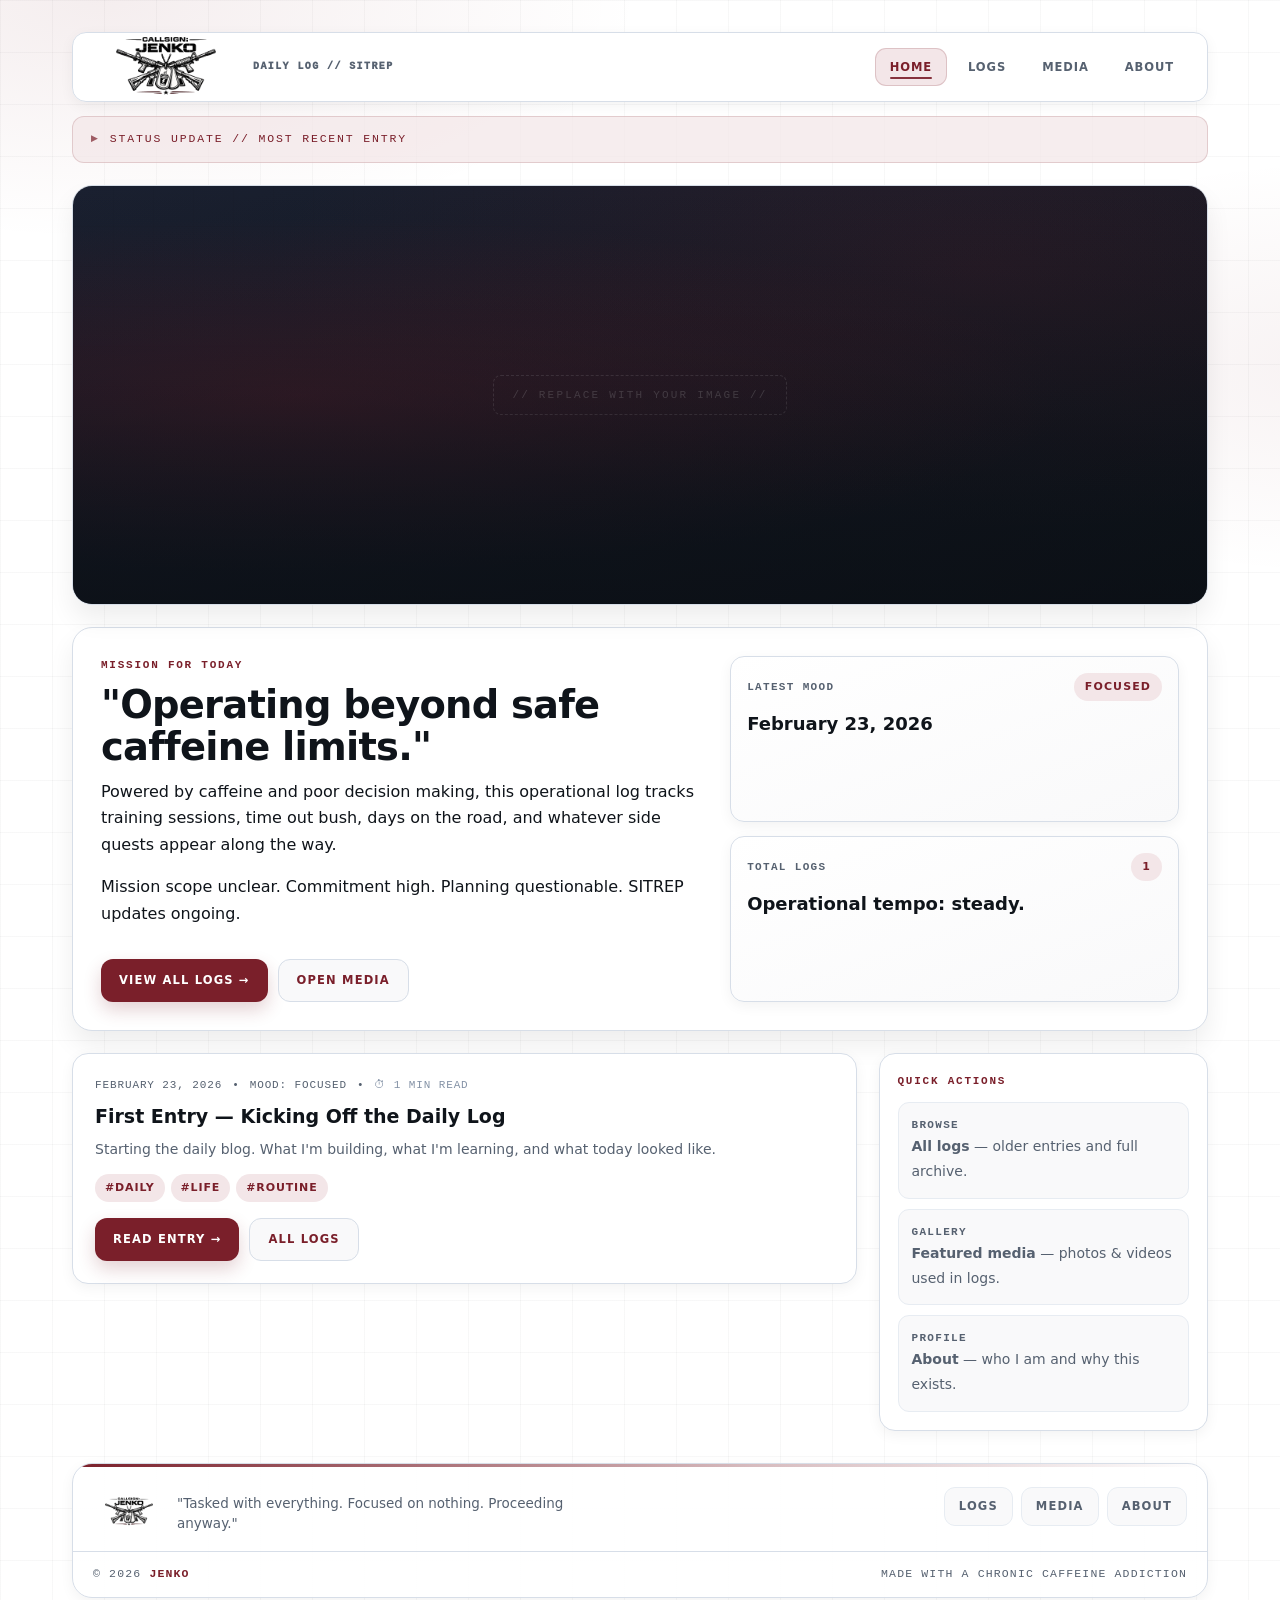
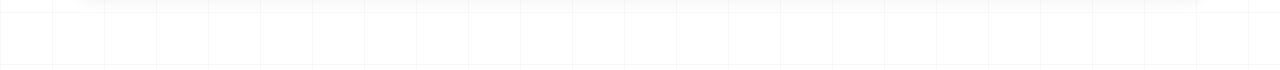
==== index.html @ 10fee41e "Additions Added Search Bar, Tag Search, Hero Banner, Reading progress bar" ====
<!doctype html>
<html lang="en">
<head>
  <meta charset="utf-8" />
  <meta name="viewport" content="width=device-width, initial-scale=1" />
  <meta name="description" content="Callsign: JENKO — Daily operational log covering training, time out bush, 4WD, and life on the road." />
  <title>Callsign: JENKO — Home</title>
  <link rel="stylesheet" href="styles.css" />
</head>
<body>
  <div class="pageWrap">
    <div class="container">

      <!-- ===== NAV ===== -->
      <header class="header">
        <nav class="nav">
          <a class="brand" href="index.html">
            <img src="images/logo.png" alt="Callsign Jenko logo" class="logoImg">
            <span class="brandText">
              <span class="brandSub">DAILY LOG // SITREP</span>
            </span>
          </a>

          <!-- Desktop links -->
          <div class="links">
            <a data-nav href="index.html">Home</a>
            <a data-nav href="blog.html">Logs</a>
            <a data-nav href="media.html">Media</a>
            <a data-nav href="about.html">About</a>
          </div>

          <!-- Mobile hamburger -->
          <button class="navToggle" id="navToggle" aria-label="Open menu" aria-expanded="false">
            <span></span>
            <span></span>
            <span></span>
          </button>
        </nav>

        <!-- Mobile dropdown menu -->
        <div class="mobileMenu" id="mobileMenu" role="navigation" aria-label="Mobile navigation">
          <a data-nav href="index.html">Home</a>
          <a data-nav href="blog.html">Logs</a>
          <a data-nav href="media.html">Media</a>
          <a data-nav href="about.html">About</a>
        </div>
      </header>

      <div class="topStrip">STATUS UPDATE // MOST RECENT ENTRY</div>

      <!-- ===== HERO BANNER ===== -->
      <!-- To use your own image: add data-src="images/your-photo.jpg" to the div below -->
      <div class="heroBanner" id="heroBanner" data-src="">
        <!-- Filled by app.js -->
      </div>
      <div class="heroBannerText" style="position:relative; padding:0; margin-top:-6px; margin-bottom:22px; display:none" id="heroBannerCaption">
        <!-- Optional caption injected by JS if image is set -->
      </div>
      <section class="panel panelPad">
        <div class="heroGrid">
          <div>
            <div class="h3">Mission for today</div>
            <h1 class="h1" style="margin-top:10px">"Operating beyond safe caffeine limits."</h1>
            <p style="margin-top:12px">
              Powered by caffeine and poor decision making, this operational log tracks training sessions,
              time out bush, days on the road, and whatever side quests appear along the way.
            </p>
            <p>Mission scope unclear. Commitment high. Planning questionable. SITREP updates ongoing.</p>

            <div style="display:flex; gap:10px; flex-wrap:wrap;">
              <a class="button" href="blog.html">View all logs →</a>
              <a class="buttonGhost" href="media.html">Open media</a>
            </div>
          </div>

          <!-- Stat cards -->
          <div class="stats">
            <div class="statCard">
              <div class="statTop">
                <div class="kicker">Latest mood</div>
                <div class="pill" id="latestMood">—</div>
              </div>
              <div class="statValue" id="latestDate">—</div>
            </div>

            <div class="statCard">
              <div class="statTop">
                <div class="kicker">Total logs</div>
                <div class="pill" id="postCount">0</div>
              </div>
              <div class="statValue">Operational tempo: steady.</div>
            </div>
          </div>
        </div>
      </section>

      <!-- ===== MAIN GRID ===== -->
      <div class="homeGrid">
        <div id="latest"></div>

        <aside class="sideCard">
          <div class="h3">Quick actions</div>

          <div class="sideItem" style="margin-top:12px">
            <div class="kicker">Browse</div>
            <div class="small"><a href="blog.html"><b>All logs</b></a> — older entries and full archive.</div>
          </div>

          <div class="sideItem">
            <div class="kicker">Gallery</div>
            <div class="small"><a href="media.html"><b>Featured media</b></a> — photos &amp; videos used in logs.</div>
          </div>

          <div class="sideItem">
            <div class="kicker">Profile</div>
            <div class="small"><a href="about.html"><b>About</b></a> — who I am and why this exists.</div>
          </div>
        </aside>
      </div>

      <!-- ===== FOOTER ===== -->
      <footer class="siteFooter">
        <div class="footerTop">
          <div class="footerBrand">
            <img src="images/logo.png" alt="Callsign Jenko logo" class="logoImg" style="height:48px">
            <div>
              <div class="footerDesc">"Tasked with everything. Focused on nothing. Proceeding anyway."</div>
            </div>
          </div>
          <div class="footerLinks">
            <a href="blog.html">Logs</a>
            <a href="media.html">Media</a>
            <a href="about.html">About</a>
          </div>
        </div>
        <div class="footerBottom">
          <div>© <span data-year></span> <span class="maroon">JENKO</span></div>
          <div>Made with a Chronic Caffeine Addiction</div>
        </div>
      </footer>

    </div>
  </div>

  <!-- Scroll to top -->
  <button class="scrollTop" id="scrollTopBtn" aria-label="Back to top">↑</button>

  <script src="js/posts.js"></script>
  <script src="js/app.js"></script>
</body>
</html>
---- styles.css ----
/* =============================================================
   CALLSIGN: JENKO — Stylesheet
   ============================================================= */

/* === CSS VARIABLES ========================================== */
:root {
  --bg:         #ffffff;
  --paper:      #ffffff;
  --paper2:     #f9f9fa;

  --text:       #0f141a;
  --muted:      #566170;
  --muted2:     #8492a6;

  --brand:      #7a1f2a;
  --brandDark:  #5f1720;
  --brandSoft:  #f3e6e8;
  --brandGlow:  rgba(122,31,42,.10);

  --line:       #e7ecf2;
  --line2:      #d7dee8;

  --shadow:     0 14px 26px rgba(0,0,0,.07);
  --shadowSoft: 0 4px 14px rgba(0,0,0,.05);
  --shadowUp:   0 20px 40px rgba(0,0,0,.10);

  --radius:     14px;
  --max:        1180px;

  --font: "Oswald", ui-sans-serif, system-ui, -apple-system, Segoe UI, sans-serif;
  --body: ui-sans-serif, system-ui, -apple-system, Segoe UI, sans-serif;
  --mono: ui-monospace, SFMono-Regular, Menlo, Monaco, Consolas, "Courier New", monospace;

  --nav-h:      70px;
  --nav-gap:    14px;
  --trans:      .18s ease;
}

/* === RESET & BASE =========================================== */
*, *::before, *::after { box-sizing: border-box; }
html, body { height: 100%; }

body {
  margin: 0;
  font-family: var(--body);
  background: var(--bg);
  color: var(--text);
  line-height: 1.65;
  -webkit-font-smoothing: antialiased;
}

a { color: inherit; text-decoration: none; }
h1, h2, h3, h4 { margin: 0; }
p { margin: 0 0 1em; }
p:last-child { margin-bottom: 0; }
img { max-width: 100%; display: block; }
ul { margin: 0; padding: 0 0 0 1.4em; }
li { margin-bottom: .35em; }

/* === PAGE WRAPPER — grid background ========================= */
.pageWrap {
  min-height: 100vh;
  background:
    radial-gradient(900px 400px at 8% 0%,   rgba(122,31,42,.08), transparent 60%),
    radial-gradient(800px 380px at 105% 22%, rgba(122,31,42,.06), transparent 55%),
    linear-gradient(rgba(15,20,26,.032) 1px, transparent 1px),
    linear-gradient(90deg, rgba(15,20,26,.032) 1px, transparent 1px),
    #ffffff;
  background-size: auto, auto, 52px 52px, 52px 52px, auto;
}

/* === CONTAINER ============================================== */
.container {
  max-width: var(--max);
  margin: 0 auto;
  padding: 32px 22px 72px;
}

/* === HEADER / NAV =========================================== */
.header {
  margin-bottom: 12px;
}

.nav {
  position: sticky;
  top: var(--nav-gap);
  z-index: 999;
  height: var(--nav-h);
  padding: 0 18px;

  display: flex;
  align-items: center;
  justify-content: space-between;
  gap: 14px;

  border: 1px solid var(--line2);
  background: rgba(255,255,255,.97);
  border-radius: var(--radius);
  box-shadow: var(--shadowSoft);
  backdrop-filter: blur(12px);
  -webkit-backdrop-filter: blur(12px);
  overflow: visible;
}

/* Brand */
.brand {
  display: flex;
  align-items: center;
  gap: 12px;
  font-weight: 950;
  text-transform: uppercase;
  letter-spacing: .10em;
  height: 100%;
}

.brandText {
  display: flex;
  flex-direction: column;
  gap: 2px;
}

.brandTitle { font-size: 12px; }

.brandSub {
  font-family: var(--mono);
  font-size: 10px;
  color: var(--muted);
  letter-spacing: .14em;
}

.logoImg {
  height: 100px;
  width: auto;
  object-fit: contain;
  flex-shrink: 0;
  transform: translateY(2px);
}

/* Desktop nav links */
.links {
  display: flex;
  flex-wrap: wrap;
  gap: 6px;
  align-items: center;
}

.links a {
  position: relative;
  padding: 9px 14px;
  border-radius: 11px;
  color: var(--muted);
  font-weight: 700;
  text-transform: uppercase;
  letter-spacing: .08em;
  font-size: 11.5px;
  border: 1px solid transparent;
  transition: color var(--trans), background var(--trans), border-color var(--trans);
}

.links a:hover {
  color: var(--brand);
  background: var(--brandSoft);
  border-color: rgba(122,31,42,.14);
}

.links a.active {
  color: var(--brand);
  background: var(--brandSoft);
  border-color: rgba(122,31,42,.18);
}

.links a.active::after {
  content: "";
  position: absolute;
  left: 14px; right: 14px;
  bottom: 6px;
  height: 2px;
  border-radius: 2px;
  background: var(--brand);
  opacity: .9;
}

/* Hamburger (mobile) */
.navToggle {
  display: none;
  flex-direction: column;
  justify-content: center;
  align-items: center;
  gap: 5px;
  width: 40px;
  height: 40px;
  border: 1px solid var(--line2);
  border-radius: 10px;
  background: var(--paper2);
  cursor: pointer;
  padding: 0;
  flex-shrink: 0;
}

.navToggle span {
  display: block;
  width: 18px;
  height: 2px;
  background: var(--text);
  border-radius: 2px;
  transition: transform .22s ease, opacity .22s ease;
}

.navToggle[aria-expanded="true"] span:nth-child(1) {
  transform: translateY(7px) rotate(45deg);
}
.navToggle[aria-expanded="true"] span:nth-child(2) {
  opacity: 0;
}
.navToggle[aria-expanded="true"] span:nth-child(3) {
  transform: translateY(-7px) rotate(-45deg);
}

/* Mobile drawer */
.mobileMenu {
  display: none;
  flex-direction: column;
  gap: 6px;
  position: sticky;
  top: calc(var(--nav-gap) + var(--nav-h) + 8px);
  z-index: 998;
  padding: 14px;
  margin-bottom: 10px;
  background: rgba(255,255,255,.98);
  border: 1px solid var(--line2);
  border-radius: var(--radius);
  box-shadow: var(--shadow);
  backdrop-filter: blur(12px);
}

.mobileMenu.open {
  display: flex;
}

.mobileMenu a {
  padding: 12px 16px;
  border-radius: 10px;
  color: var(--muted);
  font-weight: 700;
  text-transform: uppercase;
  letter-spacing: .08em;
  font-size: 12px;
  border: 1px solid transparent;
  transition: color var(--trans), background var(--trans), border-color var(--trans);
}

.mobileMenu a:hover,
.mobileMenu a.active {
  color: var(--brand);
  background: var(--brandSoft);
  border-color: rgba(122,31,42,.14);
}

/* === TOP STRIP ============================================== */
.topStrip {
  margin: 14px 0 22px;
  padding: 13px 18px;
  border-radius: 12px;
  border: 1px solid rgba(122,31,42,.16);
  background: rgba(243,230,232,.72);
  color: var(--brand);
  font-family: var(--mono);
  font-size: 11.5px;
  letter-spacing: .16em;
  text-transform: uppercase;
  display: flex;
  align-items: center;
  gap: 10px;
}

.topStrip::before {
  content: "▶";
  font-size: 9px;
  opacity: .7;
}

/* === PANELS / CARDS ========================================= */
.panel {
  background: var(--paper);
  border: 1px solid var(--line2);
  border-radius: calc(var(--radius) + 6px);
  box-shadow: var(--shadow);
}

.panelPad { padding: 28px; }

.card {
  background: var(--paper);
  border: 1px solid var(--line2);
  border-radius: calc(var(--radius) + 2px);
  box-shadow: var(--shadowSoft);
  padding: 22px;
  position: relative;
  transition: transform var(--trans), box-shadow var(--trans), border-color var(--trans);
}

.card::before {
  content: "";
  position: absolute;
  left: 0; top: 14px; bottom: 14px;
  width: 4px;
  border-radius: 999px;
  background: var(--brand);
  opacity: 0;
  transform: translateX(-2px);
  transition: opacity var(--trans), transform var(--trans);
}

.card:hover::before { opacity: .95; transform: translateX(0); }

.card:hover {
  transform: translateY(-2px);
  box-shadow: var(--shadow);
  border-color: rgba(122,31,42,.18);
}

/* === TYPOGRAPHY ============================================= */
.h1 {
  font-size: clamp(28px, 3vw, 42px);
  line-height: 1.08;
  letter-spacing: -.02em;
  font-weight: 800;
}

.h2 {
  font-size: 19px;
  font-weight: 700;
  line-height: 1.3;
}

.h3 {
  font-family: var(--mono);
  font-size: 11px;
  letter-spacing: .16em;
  text-transform: uppercase;
  color: var(--brand);
  font-weight: 600;
}

.small {
  font-size: 14px;
  color: var(--muted);
  line-height: 1.8;
}

.meta {
  display: flex;
  gap: 10px;
  flex-wrap: wrap;
  align-items: center;
  font-family: var(--mono);
  font-size: 11px;
  color: var(--muted);
  letter-spacing: .08em;
  text-transform: uppercase;
  margin-bottom: 10px;
}

.tag {
  display: inline-block;
  padding: 5px 10px;
  border-radius: 999px;
  background: var(--brandSoft);
  color: var(--brand);
  font-size: 11px;
  font-weight: 700;
  letter-spacing: .08em;
  text-transform: uppercase;
  transition: background var(--trans), color var(--trans);
}

.tag:hover {
  background: var(--brand);
  color: #fff;
}

.kicker {
  font-family: var(--mono);
  font-size: 11px;
  color: var(--muted);
  font-weight: 600;
  letter-spacing: .12em;
  text-transform: uppercase;
}

hr.sep {
  border: 0;
  border-top: 1px dashed var(--line2);
  margin: 20px 0;
}

/* === BUTTONS ================================================ */
.button {
  display: inline-flex;
  align-items: center;
  gap: 8px;
  margin-top: 16px;
  padding: 11px 18px;
  border-radius: 12px;
  background: var(--brand);
  color: #fff;
  font-weight: 700;
  letter-spacing: .10em;
  text-transform: uppercase;
  font-size: 11.5px;
  box-shadow: 0 8px 18px rgba(122,31,42,.20);
  transition: background var(--trans), transform var(--trans), box-shadow var(--trans);
}

.button:hover {
  background: var(--brandDark);
  transform: translateY(-1px);
  box-shadow: 0 12px 22px rgba(122,31,42,.26);
  color: #fff;
}

.buttonGhost {
  display: inline-flex;
  align-items: center;
  gap: 8px;
  margin-top: 16px;
  padding: 11px 18px;
  border-radius: 12px;
  background: var(--paper2);
  border: 1px solid var(--line2);
  color: var(--brand);
  font-weight: 700;
  letter-spacing: .10em;
  text-transform: uppercase;
  font-size: 11.5px;
  transition: background var(--trans), border-color var(--trans), transform var(--trans);
}

.buttonGhost:hover {
  background: var(--brandSoft);
  border-color: rgba(122,31,42,.22);
  transform: translateY(-1px);
  color: var(--brand);
}

.btnBack {
  display: inline-flex;
  align-items: center;
  gap: 7px;
  padding: 9px 14px;
  border-radius: 10px;
  border: 1px solid var(--line2);
  background: var(--paper2);
  color: var(--muted);
  font-size: 12px;
  font-weight: 700;
  letter-spacing: .08em;
  text-transform: uppercase;
  margin-bottom: 16px;
  transition: color var(--trans), background var(--trans), border-color var(--trans);
}

.btnBack:hover {
  color: var(--brand);
  background: var(--brandSoft);
  border-color: rgba(122,31,42,.18);
}

/* === LAYOUT — HOME ========================================== */
.heroGrid {
  display: grid;
  grid-template-columns: 1.15fr 0.85fr;
  gap: 22px;
  align-items: stretch;
}

.homeGrid {
  display: grid;
  grid-template-columns: 1fr 0.42fr;
  gap: 22px;
  margin-top: 22px;
}

/* === STAT CARDS ============================================= */
.stats { display: grid; gap: 14px; }

.statCard {
  border: 1px solid var(--line2);
  background: linear-gradient(160deg, #fff, #f9f9fa);
  border-radius: 14px;
  padding: 16px;
  box-shadow: var(--shadowSoft);
}

.statTop {
  display: flex;
  justify-content: space-between;
  align-items: center;
  gap: 10px;
}

.pill {
  display: inline-flex;
  align-items: center;
  padding: 5px 11px;
  border-radius: 999px;
  background: var(--brandSoft);
  color: var(--brand);
  font-size: 11px;
  font-weight: 700;
  letter-spacing: .10em;
  text-transform: uppercase;
}

.statValue {
  margin-top: 12px;
  font-weight: 800;
  font-size: 18px;
  line-height: 1.2;
}

/* === SIDEBAR ================================================ */
.sideCard {
  background: var(--paper);
  border: 1px solid var(--line2);
  border-radius: calc(var(--radius) + 2px);
  box-shadow: var(--shadowSoft);
  padding: 18px;
}

.sideItem {
  padding: 13px;
  border-radius: 11px;
  border: 1px solid var(--line);
  background: var(--paper2);
  margin-bottom: 10px;
  transition: border-color var(--trans), background var(--trans), transform var(--trans);
}

.sideItem:last-child { margin-bottom: 0; }

.sideItem:hover {
  background: #fff;
  border-color: rgba(122,31,42,.16);
  transform: translateX(3px);
}

/* === BLOG LIST ============================================== */
.list { display: grid; gap: 14px; }

.post-item {
  padding: 18px;
  border: 1px solid var(--line2);
  border-radius: var(--radius);
  background: var(--paper2);
  transition: transform var(--trans), box-shadow var(--trans), border-color var(--trans), background var(--trans);
}

.post-item:hover {
  transform: translateY(-2px);
  box-shadow: var(--shadow);
  border-color: rgba(122,31,42,.20);
  background: #fff;
}

.post-item h3 {
  margin: 0 0 8px;
  font-size: 17px;
  line-height: 1.28;
}

/* === MEDIA GRID ============================================= */
.media-grid {
  display: grid;
  grid-template-columns: repeat(auto-fit, minmax(260px, 1fr));
  gap: 16px;
  margin-top: 18px;
}

.media-tile {
  border-radius: var(--radius);
  overflow: hidden;
  border: 1px solid var(--line2);
  background: var(--paper);
  box-shadow: var(--shadowSoft);
  transition: transform var(--trans), box-shadow var(--trans), border-color var(--trans);
}

.media-tile:hover {
  transform: translateY(-3px);
  box-shadow: 0 16px 28px rgba(0,0,0,.09);
  border-color: rgba(122,31,42,.20);
}

.media-tile img,
.media-tile video {
  width: 100%;
  height: 200px;
  object-fit: cover;
  display: block;
}

.media-tile .cap { padding: 14px; }

/* === POST CONTENT (rich text inside posts) ================== */
.postBody {
  font-size: 15px;
  line-height: 1.8;
  color: var(--text);
}

.postBody h2,
.postBody h3 {
  color: var(--text);
  margin: 1.4em 0 .5em;
  font-family: var(--body);
  font-weight: 700;
  text-transform: none;
  letter-spacing: normal;
  font-size: inherit;
}

.postBody h2 { font-size: 18px; }
.postBody h3 { font-size: 15px; color: var(--brand); }

.postBody p { margin: 0 0 .9em; }

.postBody ul,
.postBody ol {
  margin: 0 0 .9em;
  padding-left: 1.4em;
}

.postBody li { margin-bottom: .35em; }

.postBody strong { color: var(--text); }

/* === READ TIME BADGE ======================================== */
.readTime {
  display: inline-flex;
  align-items: center;
  gap: 5px;
  font-family: var(--mono);
  font-size: 11px;
  color: var(--muted2);
  letter-spacing: .08em;
  text-transform: uppercase;
}

/* === FOOTER ================================================= */
.siteFooter {
  margin-top: 32px;
  border: 1px solid var(--line2);
  background: rgba(255,255,255,.94);
  border-radius: calc(var(--radius) + 6px);
  box-shadow: var(--shadowSoft);
  overflow: hidden;
}

.siteFooter::before {
  content: "";
  display: block;
  height: 3px;
  background: linear-gradient(90deg, var(--brand) 0%, rgba(122,31,42,.3) 60%, transparent 100%);
}

.footerTop {
  padding: 20px 20px 16px;
  display: flex;
  align-items: flex-start;
  justify-content: space-between;
  gap: 18px;
}

.footerBrand {
  display: flex;
  align-items: center;
  gap: 12px;
}

.footerLogo {
  width: 36px;
  height: 36px;
  border-radius: 10px;
  background: linear-gradient(135deg, var(--brand), var(--brandDark));
  flex-shrink: 0;
}

.footerTitle {
  font-weight: 800;
  letter-spacing: .10em;
  text-transform: uppercase;
  font-size: 11.5px;
}

.footerDesc {
  margin-top: 5px;
  color: var(--muted);
  font-size: 13.5px;
  line-height: 1.5;
  max-width: 52ch;
}

.footerLinks {
  display: flex;
  gap: 8px;
  flex-wrap: wrap;
  justify-content: flex-end;
  align-items: flex-start;
}

.footerLinks a {
  padding: 9px 14px;
  border-radius: 11px;
  border: 1px solid var(--line);
  background: var(--paper2);
  color: var(--muted);
  font-weight: 700;
  font-size: 11.5px;
  letter-spacing: .10em;
  text-transform: uppercase;
  transition: background var(--trans), color var(--trans), border-color var(--trans);
}

.footerLinks a:hover {
  background: var(--brandSoft);
  color: var(--brand);
  border-color: rgba(122,31,42,.16);
}

.footerBottom {
  border-top: 1px solid var(--line2);
  padding: 13px 20px;
  display: flex;
  align-items: center;
  justify-content: space-between;
  gap: 12px;
  color: var(--muted);
  font-size: 11.5px;
  font-family: var(--mono);
  letter-spacing: .10em;
  text-transform: uppercase;
}

.footerBottom .maroon {
  color: var(--brand);
  font-weight: 800;
}

/* === EMPTY STATE ============================================ */
.emptyState {
  text-align: center;
  padding: 40px 20px;
  color: var(--muted);
  font-family: var(--mono);
  font-size: 12px;
  letter-spacing: .12em;
  text-transform: uppercase;
}

/* === LOADING SKELETON ======================================= */
.skeleton {
  background: linear-gradient(90deg, var(--line) 25%, var(--line2) 50%, var(--line) 75%);
  background-size: 200% 100%;
  animation: shimmer 1.4s infinite;
  border-radius: 6px;
}

@keyframes shimmer {
  0%   { background-position: 200% 0; }
  100% { background-position: -200% 0; }
}

/* === SCROLL TO TOP ========================================== */
.scrollTop {
  position: fixed;
  bottom: 28px;
  right: 22px;
  width: 42px;
  height: 42px;
  border-radius: 12px;
  background: var(--brand);
  color: #fff;
  border: none;
  cursor: pointer;
  display: flex;
  align-items: center;
  justify-content: center;
  font-size: 16px;
  box-shadow: 0 8px 20px rgba(122,31,42,.30);
  opacity: 0;
  transform: translateY(10px);
  transition: opacity .22s ease, transform .22s ease;
  z-index: 900;
  pointer-events: none;
}

.scrollTop.visible {
  opacity: 1;
  transform: translateY(0);
  pointer-events: auto;
}

.scrollTop:hover {
  background: var(--brandDark);
}

/* === RESPONSIVE ============================================= */
@media (max-width: 980px) {
  .container     { padding: 24px 16px 54px; }
  .heroGrid      { grid-template-columns: 1fr; }
  .homeGrid      { grid-template-columns: 1fr; }
}

@media (max-width: 720px) {
  .nav           { padding: 0 14px; }
  .links         { display: none; }
  .navToggle     { display: flex; }
  .panelPad      { padding: 20px; }
  .card          { padding: 18px; }
  .footerTop     { flex-direction: column; }
  .footerLinks   { justify-content: flex-start; }
  .footerBottom  { flex-direction: column; align-items: flex-start; gap: 6px; }
}

@media (max-width: 480px) {
  .heroGrid { gap: 16px; }
  .media-grid { grid-template-columns: 1fr; }
}

/* =============================================================
   HERO BANNER
   ============================================================= */
.heroBanner {
  position: relative;
  width: 100%;
  height: 420px;
  border-radius: calc(var(--radius) + 6px);
  overflow: hidden;
  margin-bottom: 22px;
  border: 1px solid var(--line2);
  box-shadow: var(--shadow);
}

.heroBanner img {
  width: 100%;
  height: 100%;
  object-fit: cover;
  display: block;
  transition: transform .6s ease;
}

.heroBanner:hover img {
  transform: scale(1.02);
}

/* Dark gradient overlay */
.heroBanner::after {
  content: "";
  position: absolute;
  inset: 0;
  background:
    linear-gradient(to top, rgba(10,14,20,.72) 0%, rgba(10,14,20,.30) 50%, transparent 100%);
  pointer-events: none;
}

.heroBannerText {
  position: absolute;
  bottom: 0;
  left: 0;
  right: 0;
  z-index: 2;
  padding: 28px 28px 24px;
  color: #fff;
}

.heroBannerText .h3 {
  color: rgba(255,255,255,.65);
}

.heroBannerText .h1 {
  color: #fff;
  margin-top: 8px;
  text-shadow: 0 2px 16px rgba(0,0,0,.4);
}

.heroBannerText p {
  color: rgba(255,255,255,.75);
  font-size: 14px;
  margin-top: 6px;
  max-width: 56ch;
}

/* Placeholder (shown when no real image is set) */
.heroBannerPlaceholder {
  width: 100%;
  height: 100%;
  background:
    radial-gradient(ellipse at 20% 50%, rgba(122,31,42,.35), transparent 60%),
    radial-gradient(ellipse at 80% 20%, rgba(122,31,42,.18), transparent 55%),
    linear-gradient(rgba(15,20,26,.06) 1px, transparent 1px),
    linear-gradient(90deg, rgba(15,20,26,.06) 1px, transparent 1px),
    linear-gradient(160deg, #1a2030 0%, #0f141a 100%);
  background-size: auto, auto, 40px 40px, 40px 40px, auto;
  display: flex;
  align-items: center;
  justify-content: center;
}

.heroBannerPlaceholder .placeholderLabel {
  font-family: var(--mono);
  font-size: 11px;
  letter-spacing: .20em;
  text-transform: uppercase;
  color: rgba(255,255,255,.22);
  border: 1px dashed rgba(255,255,255,.15);
  padding: 10px 18px;
  border-radius: 8px;
}

@media (max-width: 720px) {
  .heroBanner { height: 300px; }
  .heroBannerText { padding: 20px; }
  .heroBannerText .h1 { font-size: 26px; }
}

@media (max-width: 480px) {
  .heroBanner { height: 240px; }
}

/* =============================================================
   READING PROGRESS BAR
   ============================================================= */
.readProgress {
  position: sticky;
  top: calc(var(--nav-gap) + var(--nav-h) + 10px);
  z-index: 99;
  height: 4px;
  background: var(--line);
  border-radius: 999px;
  margin: 0 0 18px;
  overflow: hidden;
}

.readProgressFill {
  height: 100%;
  width: 0%;
  background: linear-gradient(90deg, var(--brand), #c0392b);
  border-radius: 999px;
  transition: width .08s linear;
}

/* =============================================================
   SEARCH & TAG FILTER (blog.html)
   ============================================================= */
.filterBar {
  display: flex;
  flex-direction: column;
  gap: 14px;
  padding: 18px;
  border: 1px solid var(--line2);
  border-radius: calc(var(--radius) + 2px);
  background: var(--paper);
  box-shadow: var(--shadowSoft);
  margin-bottom: 16px;
}

.searchWrap {
  position: relative;
}

.searchWrap svg {
  position: absolute;
  left: 14px;
  top: 50%;
  transform: translateY(-50%);
  pointer-events: none;
  color: var(--muted2);
}

.searchInput {
  width: 100%;
  padding: 11px 14px 11px 40px;
  border: 1px solid var(--line2);
  border-radius: 11px;
  background: var(--paper2);
  color: var(--text);
  font-family: var(--body);
  font-size: 14px;
  outline: none;
  transition: border-color var(--trans), box-shadow var(--trans);
}

.searchInput::placeholder { color: var(--muted2); }

.searchInput:focus {
  border-color: rgba(122,31,42,.35);
  box-shadow: 0 0 0 3px rgba(122,31,42,.08);
  background: #fff;
}

.tagFilterRow {
  display: flex;
  gap: 7px;
  flex-wrap: wrap;
  align-items: center;
}

.tagFilterRow .kicker {
  margin-right: 4px;
}

.tagBtn {
  display: inline-flex;
  align-items: center;
  padding: 6px 12px;
  border-radius: 999px;
  border: 1px solid var(--line2);
  background: var(--paper2);
  color: var(--muted);
  font-size: 11.5px;
  font-weight: 700;
  letter-spacing: .07em;
  text-transform: uppercase;
  cursor: pointer;
  transition: background var(--trans), color var(--trans), border-color var(--trans), transform var(--trans);
}

.tagBtn:hover {
  background: var(--brandSoft);
  color: var(--brand);
  border-color: rgba(122,31,42,.18);
  transform: translateY(-1px);
}

.tagBtn.active {
  background: var(--brand);
  color: #fff;
  border-color: var(--brand);
}

.filterCount {
  font-family: var(--mono);
  font-size: 11px;
  color: var(--muted2);
  letter-spacing: .08em;
  text-transform: uppercase;
  margin-top: 4px;
}

.noResults {
  text-align: center;
  padding: 36px 20px;
  color: var(--muted);
  font-family: var(--mono);
  font-size: 12px;
  letter-spacing: .12em;
  text-transform: uppercase;
}

/* Highlight matched search text */
mark {
  background: rgba(122,31,42,.14);
  color: var(--brand);
  border-radius: 3px;
  padding: 0 2px;
}
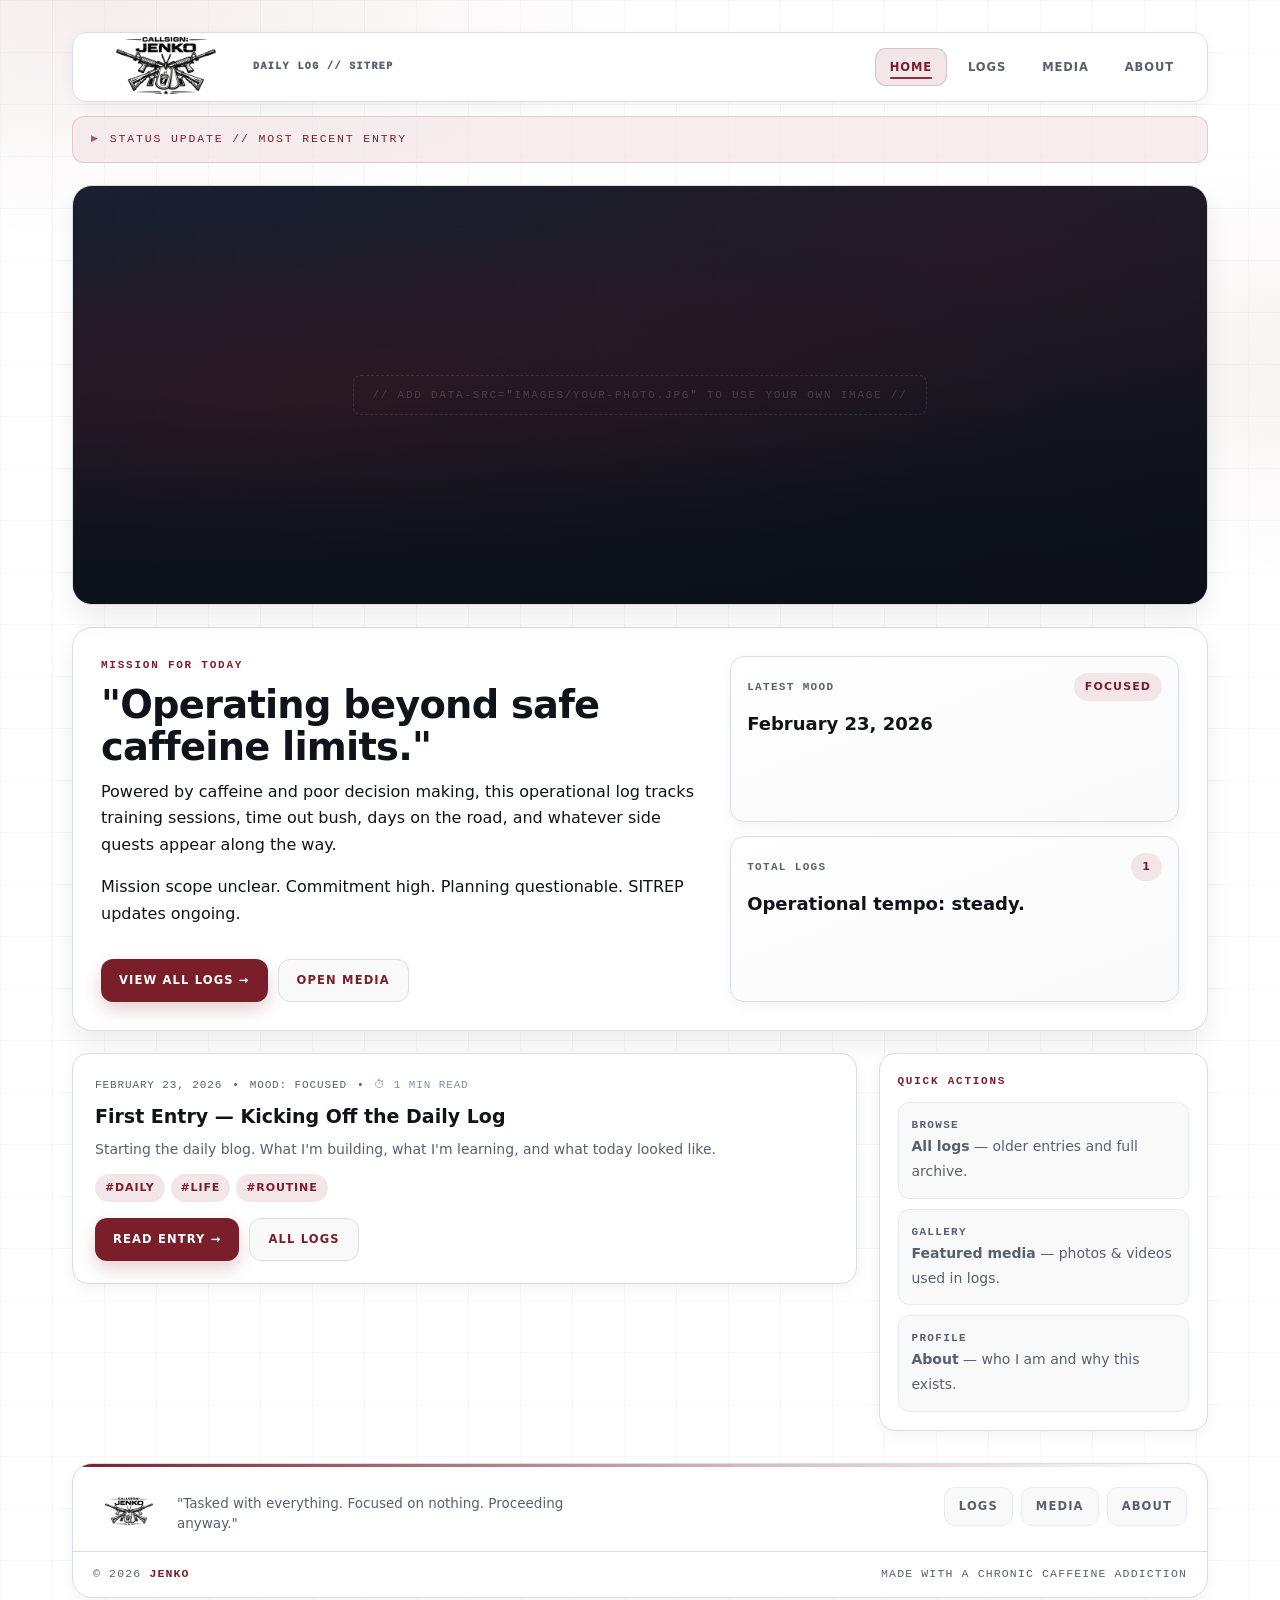
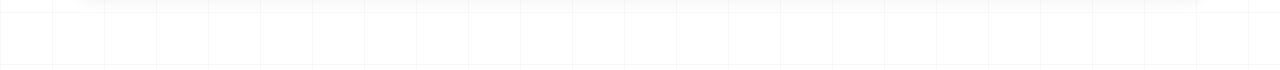
==== commit c1ae17c5: "Fixes for the Additions" ====
--- a/index.html
+++ b/index.html
@@ -20,24 +20,16 @@
               <span class="brandSub">DAILY LOG // SITREP</span>
             </span>
           </a>
-
-          <!-- Desktop links -->
           <div class="links">
             <a data-nav href="index.html">Home</a>
             <a data-nav href="blog.html">Logs</a>
             <a data-nav href="media.html">Media</a>
             <a data-nav href="about.html">About</a>
           </div>
-
-          <!-- Mobile hamburger -->
           <button class="navToggle" id="navToggle" aria-label="Open menu" aria-expanded="false">
-            <span></span>
-            <span></span>
-            <span></span>
+            <span></span><span></span><span></span>
           </button>
         </nav>
-
-        <!-- Mobile dropdown menu -->
         <div class="mobileMenu" id="mobileMenu" role="navigation" aria-label="Mobile navigation">
           <a data-nav href="index.html">Home</a>
           <a data-nav href="blog.html">Logs</a>
@@ -48,14 +40,12 @@
 
       <div class="topStrip">STATUS UPDATE // MOST RECENT ENTRY</div>
 
-      <!-- ===== HERO BANNER ===== -->
-      <!-- To use your own image: add data-src="images/your-photo.jpg" to the div below -->
-      <div class="heroBanner" id="heroBanner" data-src="">
-        <!-- Filled by app.js -->
-      </div>
-      <div class="heroBannerText" style="position:relative; padding:0; margin-top:-6px; margin-bottom:22px; display:none" id="heroBannerCaption">
-        <!-- Optional caption injected by JS if image is set -->
-      </div>
+      <!-- ===== HERO BANNER =====
+           To use your own photo: set data-src="images/your-photo.jpg"
+           Leave data-src="" to show the dark placeholder. -->
+      <div class="heroBanner" id="heroBanner" data-src=""></div>
+
+      <!-- ===== HERO PANEL ===== -->
       <section class="panel panelPad">
         <div class="heroGrid">
           <div>
@@ -66,14 +56,12 @@
               time out bush, days on the road, and whatever side quests appear along the way.
             </p>
             <p>Mission scope unclear. Commitment high. Planning questionable. SITREP updates ongoing.</p>
-
             <div style="display:flex; gap:10px; flex-wrap:wrap;">
               <a class="button" href="blog.html">View all logs →</a>
               <a class="buttonGhost" href="media.html">Open media</a>
             </div>
           </div>
 
-          <!-- Stat cards -->
           <div class="stats">
             <div class="statCard">
               <div class="statTop">
@@ -82,7 +70,6 @@
               </div>
               <div class="statValue" id="latestDate">—</div>
             </div>
-
             <div class="statCard">
               <div class="statTop">
                 <div class="kicker">Total logs</div>
@@ -100,17 +87,14 @@
 
         <aside class="sideCard">
           <div class="h3">Quick actions</div>
-
           <div class="sideItem" style="margin-top:12px">
             <div class="kicker">Browse</div>
             <div class="small"><a href="blog.html"><b>All logs</b></a> — older entries and full archive.</div>
           </div>
-
           <div class="sideItem">
             <div class="kicker">Gallery</div>
             <div class="small"><a href="media.html"><b>Featured media</b></a> — photos &amp; videos used in logs.</div>
           </div>
-
           <div class="sideItem">
             <div class="kicker">Profile</div>
             <div class="small"><a href="about.html"><b>About</b></a> — who I am and why this exists.</div>
@@ -142,7 +126,6 @@
     </div>
   </div>
 
-  <!-- Scroll to top -->
   <button class="scrollTop" id="scrollTopBtn" aria-label="Back to top">↑</button>
 
   <script src="js/posts.js"></script>
--- a/styles.css
+++ b/styles.css
@@ -22,18 +22,16 @@
 
   --shadow:     0 14px 26px rgba(0,0,0,.07);
   --shadowSoft: 0 4px 14px rgba(0,0,0,.05);
-  --shadowUp:   0 20px 40px rgba(0,0,0,.10);
 
   --radius:     14px;
   --max:        1180px;
 
-  --font: "Oswald", ui-sans-serif, system-ui, -apple-system, Segoe UI, sans-serif;
   --body: ui-sans-serif, system-ui, -apple-system, Segoe UI, sans-serif;
   --mono: ui-monospace, SFMono-Regular, Menlo, Monaco, Consolas, "Courier New", monospace;
 
-  --nav-h:      70px;
-  --nav-gap:    14px;
-  --trans:      .18s ease;
+  --nav-h:   70px;
+  --nav-gap: 14px;
+  --trans:   .18s ease;
 }
 
 /* === RESET & BASE =========================================== */
@@ -57,7 +55,7 @@
 ul { margin: 0; padding: 0 0 0 1.4em; }
 li { margin-bottom: .35em; }
 
-/* === PAGE WRAPPER — grid background ========================= */
+/* === PAGE WRAPPER =========================================== */
 .pageWrap {
   min-height: 100vh;
   background:
@@ -76,6 +74,27 @@
   padding: 32px 22px 72px;
 }
 
+/* === READING PROGRESS BAR =================================== */
+/* Fixed to the very top of the viewport — independent of scroll container */
+.readProgress {
+  position: fixed;
+  top: 0;
+  left: 0;
+  right: 0;
+  z-index: 9999;
+  height: 3px;
+  background: transparent;
+  pointer-events: none;
+}
+
+.readProgressFill {
+  height: 100%;
+  width: 0%;
+  background: linear-gradient(90deg, var(--brand), #c0392b 80%, #e74c3c);
+  transition: width .1s linear;
+  box-shadow: 0 0 8px rgba(122,31,42,.5);
+}
+
 /* === HEADER / NAV =========================================== */
 .header {
   margin-bottom: 12px;
@@ -102,7 +121,6 @@
   overflow: visible;
 }
 
-/* Brand */
 .brand {
   display: flex;
   align-items: center;
@@ -206,15 +224,9 @@
   transition: transform .22s ease, opacity .22s ease;
 }
 
-.navToggle[aria-expanded="true"] span:nth-child(1) {
-  transform: translateY(7px) rotate(45deg);
-}
-.navToggle[aria-expanded="true"] span:nth-child(2) {
-  opacity: 0;
-}
-.navToggle[aria-expanded="true"] span:nth-child(3) {
-  transform: translateY(-7px) rotate(-45deg);
-}
+.navToggle[aria-expanded="true"] span:nth-child(1) { transform: translateY(7px) rotate(45deg); }
+.navToggle[aria-expanded="true"] span:nth-child(2) { opacity: 0; }
+.navToggle[aria-expanded="true"] span:nth-child(3) { transform: translateY(-7px) rotate(-45deg); }
 
 /* Mobile drawer */
 .mobileMenu {
@@ -233,9 +245,7 @@
   backdrop-filter: blur(12px);
 }
 
-.mobileMenu.open {
-  display: flex;
-}
+.mobileMenu.open { display: flex; }
 
 .mobileMenu a {
   padding: 12px 16px;
@@ -481,6 +491,63 @@
   margin-top: 22px;
 }
 
+/* === HERO BANNER ============================================ */
+.heroBanner {
+  position: relative;
+  width: 100%;
+  height: 420px;
+  border-radius: calc(var(--radius) + 6px);
+  overflow: hidden;
+  margin-bottom: 22px;
+  border: 1px solid var(--line2);
+  box-shadow: var(--shadow);
+}
+
+.heroBanner img {
+  width: 100%;
+  height: 100%;
+  object-fit: cover;
+  display: block;
+  transition: transform .6s ease;
+}
+
+.heroBanner:hover img { transform: scale(1.02); }
+
+.heroBanner::after {
+  content: "";
+  position: absolute;
+  inset: 0;
+  background: linear-gradient(to top, rgba(10,14,20,.72) 0%, rgba(10,14,20,.30) 50%, transparent 100%);
+  pointer-events: none;
+}
+
+.heroBannerPlaceholder {
+  width: 100%;
+  height: 100%;
+  background:
+    radial-gradient(ellipse at 20% 50%, rgba(122,31,42,.35), transparent 60%),
+    radial-gradient(ellipse at 80% 20%, rgba(122,31,42,.18), transparent 55%),
+    linear-gradient(rgba(15,20,26,.06) 1px, transparent 1px),
+    linear-gradient(90deg, rgba(15,20,26,.06) 1px, transparent 1px),
+    linear-gradient(160deg, #1a2030 0%, #0f141a 100%);
+  background-size: auto, auto, 40px 40px, 40px 40px, auto;
+  display: flex;
+  align-items: center;
+  justify-content: center;
+}
+
+.heroBannerPlaceholder .placeholderLabel {
+  font-family: var(--mono);
+  font-size: 11px;
+  letter-spacing: .16em;
+  text-transform: uppercase;
+  color: rgba(255,255,255,.25);
+  border: 1px dashed rgba(255,255,255,.15);
+  padding: 10px 18px;
+  border-radius: 8px;
+  text-align: center;
+}
+
 /* === STAT CARDS ============================================= */
 .stats { display: grid; gap: 14px; }
 
@@ -569,6 +636,161 @@
   line-height: 1.28;
 }
 
+/* === SEARCH + TAG FILTER ==================================== */
+.filterBar {
+  display: flex;
+  flex-direction: column;
+  gap: 14px;
+  padding: 18px;
+  border: 1px solid var(--line2);
+  border-radius: calc(var(--radius) + 2px);
+  background: var(--paper);
+  box-shadow: var(--shadowSoft);
+  margin-bottom: 16px;
+}
+
+.searchWrap {
+  position: relative;
+}
+
+.searchWrap svg {
+  position: absolute;
+  left: 14px;
+  top: 50%;
+  transform: translateY(-50%);
+  pointer-events: none;
+  color: var(--muted2);
+}
+
+.searchInput {
+  width: 100%;
+  padding: 11px 14px 11px 40px;
+  border: 1px solid var(--line2);
+  border-radius: 11px;
+  background: var(--paper2);
+  color: var(--text);
+  font-family: var(--body);
+  font-size: 14px;
+  outline: none;
+  transition: border-color var(--trans), box-shadow var(--trans);
+  appearance: none;
+  -webkit-appearance: none;
+}
+
+.searchInput::placeholder { color: var(--muted2); }
+
+.searchInput:focus {
+  border-color: rgba(122,31,42,.35);
+  box-shadow: 0 0 0 3px rgba(122,31,42,.08);
+  background: #fff;
+}
+
+.tagFilterRow {
+  display: flex;
+  gap: 7px;
+  flex-wrap: wrap;
+  align-items: center;
+}
+
+.tagBtn {
+  display: inline-flex;
+  align-items: center;
+  padding: 6px 12px;
+  border-radius: 999px;
+  border: 1px solid var(--line2);
+  background: var(--paper2);
+  color: var(--muted);
+  font-size: 11.5px;
+  font-weight: 700;
+  letter-spacing: .07em;
+  text-transform: uppercase;
+  cursor: pointer;
+  transition: background var(--trans), color var(--trans), border-color var(--trans), transform var(--trans);
+  font-family: var(--body);
+}
+
+.tagBtn:hover {
+  background: var(--brandSoft);
+  color: var(--brand);
+  border-color: rgba(122,31,42,.18);
+  transform: translateY(-1px);
+}
+
+.tagBtn.active {
+  background: var(--brand);
+  color: #fff;
+  border-color: var(--brand);
+}
+
+.filterCount {
+  font-family: var(--mono);
+  font-size: 11px;
+  color: var(--muted2);
+  letter-spacing: .08em;
+  text-transform: uppercase;
+}
+
+mark {
+  background: rgba(122,31,42,.12);
+  color: var(--brand);
+  border-radius: 3px;
+  padding: 0 2px;
+}
+
+/* === POST BODY (rich text inside posts) ===================== */
+.postBody {
+  font-size: 15px;
+  line-height: 1.8;
+  color: var(--text);
+}
+
+.postBody h2,
+.postBody h3 {
+  margin: 1.4em 0 .5em;
+  font-weight: 700;
+  text-transform: none;
+  letter-spacing: normal;
+  font-family: var(--body);
+  color: var(--text);
+}
+
+.postBody h2 { font-size: 18px; }
+.postBody h3 { font-size: 15px; color: var(--brand); }
+.postBody p  { margin: 0 0 .9em; }
+.postBody ul,
+.postBody ol { margin: 0 0 .9em; padding-left: 1.4em; }
+.postBody li { margin-bottom: .35em; }
+
+/* === READ TIME ============================================== */
+.readTime {
+  display: inline-flex;
+  align-items: center;
+  gap: 5px;
+  font-family: var(--mono);
+  font-size: 11px;
+  color: var(--muted2);
+  letter-spacing: .08em;
+  text-transform: uppercase;
+}
+
+/* === EMPTY / NO RESULTS STATES ============================== */
+.emptyState {
+  text-align: center;
+  padding: 40px 20px;
+  color: var(--muted);
+  font-size: 14px;
+}
+
+.noResults {
+  text-align: center;
+  padding: 36px 20px;
+  color: var(--muted);
+  font-family: var(--mono);
+  font-size: 12px;
+  letter-spacing: .12em;
+  text-transform: uppercase;
+}
+
 /* === MEDIA GRID ============================================= */
 .media-grid {
   display: grid;
@@ -601,175 +823,6 @@
 }
 
 .media-tile .cap { padding: 14px; }
-
-/* === POST CONTENT (rich text inside posts) ================== */
-.postBody {
-  font-size: 15px;
-  line-height: 1.8;
-  color: var(--text);
-}
-
-.postBody h2,
-.postBody h3 {
-  color: var(--text);
-  margin: 1.4em 0 .5em;
-  font-family: var(--body);
-  font-weight: 700;
-  text-transform: none;
-  letter-spacing: normal;
-  font-size: inherit;
-}
-
-.postBody h2 { font-size: 18px; }
-.postBody h3 { font-size: 15px; color: var(--brand); }
-
-.postBody p { margin: 0 0 .9em; }
-
-.postBody ul,
-.postBody ol {
-  margin: 0 0 .9em;
-  padding-left: 1.4em;
-}
-
-.postBody li { margin-bottom: .35em; }
-
-.postBody strong { color: var(--text); }
-
-/* === READ TIME BADGE ======================================== */
-.readTime {
-  display: inline-flex;
-  align-items: center;
-  gap: 5px;
-  font-family: var(--mono);
-  font-size: 11px;
-  color: var(--muted2);
-  letter-spacing: .08em;
-  text-transform: uppercase;
-}
-
-/* === FOOTER ================================================= */
-.siteFooter {
-  margin-top: 32px;
-  border: 1px solid var(--line2);
-  background: rgba(255,255,255,.94);
-  border-radius: calc(var(--radius) + 6px);
-  box-shadow: var(--shadowSoft);
-  overflow: hidden;
-}
-
-.siteFooter::before {
-  content: "";
-  display: block;
-  height: 3px;
-  background: linear-gradient(90deg, var(--brand) 0%, rgba(122,31,42,.3) 60%, transparent 100%);
-}
-
-.footerTop {
-  padding: 20px 20px 16px;
-  display: flex;
-  align-items: flex-start;
-  justify-content: space-between;
-  gap: 18px;
-}
-
-.footerBrand {
-  display: flex;
-  align-items: center;
-  gap: 12px;
-}
-
-.footerLogo {
-  width: 36px;
-  height: 36px;
-  border-radius: 10px;
-  background: linear-gradient(135deg, var(--brand), var(--brandDark));
-  flex-shrink: 0;
-}
-
-.footerTitle {
-  font-weight: 800;
-  letter-spacing: .10em;
-  text-transform: uppercase;
-  font-size: 11.5px;
-}
-
-.footerDesc {
-  margin-top: 5px;
-  color: var(--muted);
-  font-size: 13.5px;
-  line-height: 1.5;
-  max-width: 52ch;
-}
-
-.footerLinks {
-  display: flex;
-  gap: 8px;
-  flex-wrap: wrap;
-  justify-content: flex-end;
-  align-items: flex-start;
-}
-
-.footerLinks a {
-  padding: 9px 14px;
-  border-radius: 11px;
-  border: 1px solid var(--line);
-  background: var(--paper2);
-  color: var(--muted);
-  font-weight: 700;
-  font-size: 11.5px;
-  letter-spacing: .10em;
-  text-transform: uppercase;
-  transition: background var(--trans), color var(--trans), border-color var(--trans);
-}
-
-.footerLinks a:hover {
-  background: var(--brandSoft);
-  color: var(--brand);
-  border-color: rgba(122,31,42,.16);
-}
-
-.footerBottom {
-  border-top: 1px solid var(--line2);
-  padding: 13px 20px;
-  display: flex;
-  align-items: center;
-  justify-content: space-between;
-  gap: 12px;
-  color: var(--muted);
-  font-size: 11.5px;
-  font-family: var(--mono);
-  letter-spacing: .10em;
-  text-transform: uppercase;
-}
-
-.footerBottom .maroon {
-  color: var(--brand);
-  font-weight: 800;
-}
-
-/* === EMPTY STATE ============================================ */
-.emptyState {
-  text-align: center;
-  padding: 40px 20px;
-  color: var(--muted);
-  font-family: var(--mono);
-  font-size: 12px;
-  letter-spacing: .12em;
-  text-transform: uppercase;
-}
-
-/* === LOADING SKELETON ======================================= */
-.skeleton {
-  background: linear-gradient(90deg, var(--line) 25%, var(--line2) 50%, var(--line) 75%);
-  background-size: 200% 100%;
-  animation: shimmer 1.4s infinite;
-  border-radius: 6px;
-}
-
-@keyframes shimmer {
-  0%   { background-position: 200% 0; }
-  100% { background-position: -200% 0; }
-}
 
 /* === SCROLL TO TOP ========================================== */
 .scrollTop {
@@ -801,267 +854,130 @@
   pointer-events: auto;
 }
 
-.scrollTop:hover {
-  background: var(--brandDark);
+.scrollTop:hover { background: var(--brandDark); }
+
+/* === FOOTER ================================================= */
+.siteFooter {
+  margin-top: 32px;
+  border: 1px solid var(--line2);
+  background: rgba(255,255,255,.94);
+  border-radius: calc(var(--radius) + 6px);
+  box-shadow: var(--shadowSoft);
+  overflow: hidden;
+}
+
+.siteFooter::before {
+  content: "";
+  display: block;
+  height: 3px;
+  background: linear-gradient(90deg, var(--brand) 0%, rgba(122,31,42,.3) 60%, transparent 100%);
+}
+
+.footerTop {
+  padding: 20px 20px 16px;
+  display: flex;
+  align-items: flex-start;
+  justify-content: space-between;
+  gap: 18px;
+}
+
+.footerBrand {
+  display: flex;
+  align-items: center;
+  gap: 12px;
+}
+
+.footerLogo {
+  width: 36px;
+  height: 36px;
+  border-radius: 10px;
+  background: linear-gradient(135deg, var(--brand), var(--brandDark));
+  flex-shrink: 0;
+}
+
+.footerTitle {
+  font-weight: 800;
+  letter-spacing: .10em;
+  text-transform: uppercase;
+  font-size: 11.5px;
+}
+
+.footerDesc {
+  margin-top: 5px;
+  color: var(--muted);
+  font-size: 13.5px;
+  line-height: 1.5;
+  max-width: 52ch;
+}
+
+.footerLinks {
+  display: flex;
+  gap: 8px;
+  flex-wrap: wrap;
+  justify-content: flex-end;
+  align-items: flex-start;
+}
+
+.footerLinks a {
+  padding: 9px 14px;
+  border-radius: 11px;
+  border: 1px solid var(--line);
+  background: var(--paper2);
+  color: var(--muted);
+  font-weight: 700;
+  font-size: 11.5px;
+  letter-spacing: .10em;
+  text-transform: uppercase;
+  transition: background var(--trans), color var(--trans), border-color var(--trans);
+}
+
+.footerLinks a:hover {
+  background: var(--brandSoft);
+  color: var(--brand);
+  border-color: rgba(122,31,42,.16);
+}
+
+.footerBottom {
+  border-top: 1px solid var(--line2);
+  padding: 13px 20px;
+  display: flex;
+  align-items: center;
+  justify-content: space-between;
+  gap: 12px;
+  color: var(--muted);
+  font-size: 11.5px;
+  font-family: var(--mono);
+  letter-spacing: .10em;
+  text-transform: uppercase;
+}
+
+.footerBottom .maroon {
+  color: var(--brand);
+  font-weight: 800;
 }
 
 /* === RESPONSIVE ============================================= */
 @media (max-width: 980px) {
-  .container     { padding: 24px 16px 54px; }
-  .heroGrid      { grid-template-columns: 1fr; }
-  .homeGrid      { grid-template-columns: 1fr; }
+  .container  { padding: 24px 16px 54px; }
+  .heroGrid   { grid-template-columns: 1fr; }
+  .homeGrid   { grid-template-columns: 1fr; }
+  .heroBanner { height: 340px; }
 }
 
 @media (max-width: 720px) {
-  .nav           { padding: 0 14px; }
-  .links         { display: none; }
-  .navToggle     { display: flex; }
-  .panelPad      { padding: 20px; }
-  .card          { padding: 18px; }
-  .footerTop     { flex-direction: column; }
-  .footerLinks   { justify-content: flex-start; }
-  .footerBottom  { flex-direction: column; align-items: flex-start; gap: 6px; }
+  .nav          { padding: 0 14px; }
+  .links        { display: none; }
+  .navToggle    { display: flex; }
+  .panelPad     { padding: 20px; }
+  .card         { padding: 18px; }
+  .footerTop    { flex-direction: column; }
+  .footerLinks  { justify-content: flex-start; }
+  .footerBottom { flex-direction: column; align-items: flex-start; gap: 6px; }
+  .heroBanner   { height: 260px; }
+  .heroBannerPlaceholder .placeholderLabel { font-size: 10px; padding: 8px 12px; }
 }
 
 @media (max-width: 480px) {
-  .heroGrid { gap: 16px; }
-  .media-grid { grid-template-columns: 1fr; }
-}
-
-/* =============================================================
-   HERO BANNER
-   ============================================================= */
-.heroBanner {
-  position: relative;
-  width: 100%;
-  height: 420px;
-  border-radius: calc(var(--radius) + 6px);
-  overflow: hidden;
-  margin-bottom: 22px;
-  border: 1px solid var(--line2);
-  box-shadow: var(--shadow);
-}
-
-.heroBanner img {
-  width: 100%;
-  height: 100%;
-  object-fit: cover;
-  display: block;
-  transition: transform .6s ease;
-}
-
-.heroBanner:hover img {
-  transform: scale(1.02);
-}
-
-/* Dark gradient overlay */
-.heroBanner::after {
-  content: "";
-  position: absolute;
-  inset: 0;
-  background:
-    linear-gradient(to top, rgba(10,14,20,.72) 0%, rgba(10,14,20,.30) 50%, transparent 100%);
-  pointer-events: none;
-}
-
-.heroBannerText {
-  position: absolute;
-  bottom: 0;
-  left: 0;
-  right: 0;
-  z-index: 2;
-  padding: 28px 28px 24px;
-  color: #fff;
-}
-
-.heroBannerText .h3 {
-  color: rgba(255,255,255,.65);
-}
-
-.heroBannerText .h1 {
-  color: #fff;
-  margin-top: 8px;
-  text-shadow: 0 2px 16px rgba(0,0,0,.4);
-}
-
-.heroBannerText p {
-  color: rgba(255,255,255,.75);
-  font-size: 14px;
-  margin-top: 6px;
-  max-width: 56ch;
-}
-
-/* Placeholder (shown when no real image is set) */
-.heroBannerPlaceholder {
-  width: 100%;
-  height: 100%;
-  background:
-    radial-gradient(ellipse at 20% 50%, rgba(122,31,42,.35), transparent 60%),
-    radial-gradient(ellipse at 80% 20%, rgba(122,31,42,.18), transparent 55%),
-    linear-gradient(rgba(15,20,26,.06) 1px, transparent 1px),
-    linear-gradient(90deg, rgba(15,20,26,.06) 1px, transparent 1px),
-    linear-gradient(160deg, #1a2030 0%, #0f141a 100%);
-  background-size: auto, auto, 40px 40px, 40px 40px, auto;
-  display: flex;
-  align-items: center;
-  justify-content: center;
-}
-
-.heroBannerPlaceholder .placeholderLabel {
-  font-family: var(--mono);
-  font-size: 11px;
-  letter-spacing: .20em;
-  text-transform: uppercase;
-  color: rgba(255,255,255,.22);
-  border: 1px dashed rgba(255,255,255,.15);
-  padding: 10px 18px;
-  border-radius: 8px;
-}
-
-@media (max-width: 720px) {
-  .heroBanner { height: 300px; }
-  .heroBannerText { padding: 20px; }
-  .heroBannerText .h1 { font-size: 26px; }
-}
-
-@media (max-width: 480px) {
-  .heroBanner { height: 240px; }
-}
-
-/* =============================================================
-   READING PROGRESS BAR
-   ============================================================= */
-.readProgress {
-  position: sticky;
-  top: calc(var(--nav-gap) + var(--nav-h) + 10px);
-  z-index: 99;
-  height: 4px;
-  background: var(--line);
-  border-radius: 999px;
-  margin: 0 0 18px;
-  overflow: hidden;
-}
-
-.readProgressFill {
-  height: 100%;
-  width: 0%;
-  background: linear-gradient(90deg, var(--brand), #c0392b);
-  border-radius: 999px;
-  transition: width .08s linear;
-}
-
-/* =============================================================
-   SEARCH & TAG FILTER (blog.html)
-   ============================================================= */
-.filterBar {
-  display: flex;
-  flex-direction: column;
-  gap: 14px;
-  padding: 18px;
-  border: 1px solid var(--line2);
-  border-radius: calc(var(--radius) + 2px);
-  background: var(--paper);
-  box-shadow: var(--shadowSoft);
-  margin-bottom: 16px;
-}
-
-.searchWrap {
-  position: relative;
-}
-
-.searchWrap svg {
-  position: absolute;
-  left: 14px;
-  top: 50%;
-  transform: translateY(-50%);
-  pointer-events: none;
-  color: var(--muted2);
-}
-
-.searchInput {
-  width: 100%;
-  padding: 11px 14px 11px 40px;
-  border: 1px solid var(--line2);
-  border-radius: 11px;
-  background: var(--paper2);
-  color: var(--text);
-  font-family: var(--body);
-  font-size: 14px;
-  outline: none;
-  transition: border-color var(--trans), box-shadow var(--trans);
-}
-
-.searchInput::placeholder { color: var(--muted2); }
-
-.searchInput:focus {
-  border-color: rgba(122,31,42,.35);
-  box-shadow: 0 0 0 3px rgba(122,31,42,.08);
-  background: #fff;
-}
-
-.tagFilterRow {
-  display: flex;
-  gap: 7px;
-  flex-wrap: wrap;
-  align-items: center;
-}
-
-.tagFilterRow .kicker {
-  margin-right: 4px;
-}
-
-.tagBtn {
-  display: inline-flex;
-  align-items: center;
-  padding: 6px 12px;
-  border-radius: 999px;
-  border: 1px solid var(--line2);
-  background: var(--paper2);
-  color: var(--muted);
-  font-size: 11.5px;
-  font-weight: 700;
-  letter-spacing: .07em;
-  text-transform: uppercase;
-  cursor: pointer;
-  transition: background var(--trans), color var(--trans), border-color var(--trans), transform var(--trans);
-}
-
-.tagBtn:hover {
-  background: var(--brandSoft);
-  color: var(--brand);
-  border-color: rgba(122,31,42,.18);
-  transform: translateY(-1px);
-}
-
-.tagBtn.active {
-  background: var(--brand);
-  color: #fff;
-  border-color: var(--brand);
-}
-
-.filterCount {
-  font-family: var(--mono);
-  font-size: 11px;
-  color: var(--muted2);
-  letter-spacing: .08em;
-  text-transform: uppercase;
-  margin-top: 4px;
-}
-
-.noResults {
-  text-align: center;
-  padding: 36px 20px;
-  color: var(--muted);
-  font-family: var(--mono);
-  font-size: 12px;
-  letter-spacing: .12em;
-  text-transform: uppercase;
-}
-
-/* Highlight matched search text */
-mark {
-  background: rgba(122,31,42,.14);
-  color: var(--brand);
-  border-radius: 3px;
-  padding: 0 2px;
+  .heroBanner    { height: 200px; }
+  .media-grid    { grid-template-columns: 1fr; }
 }
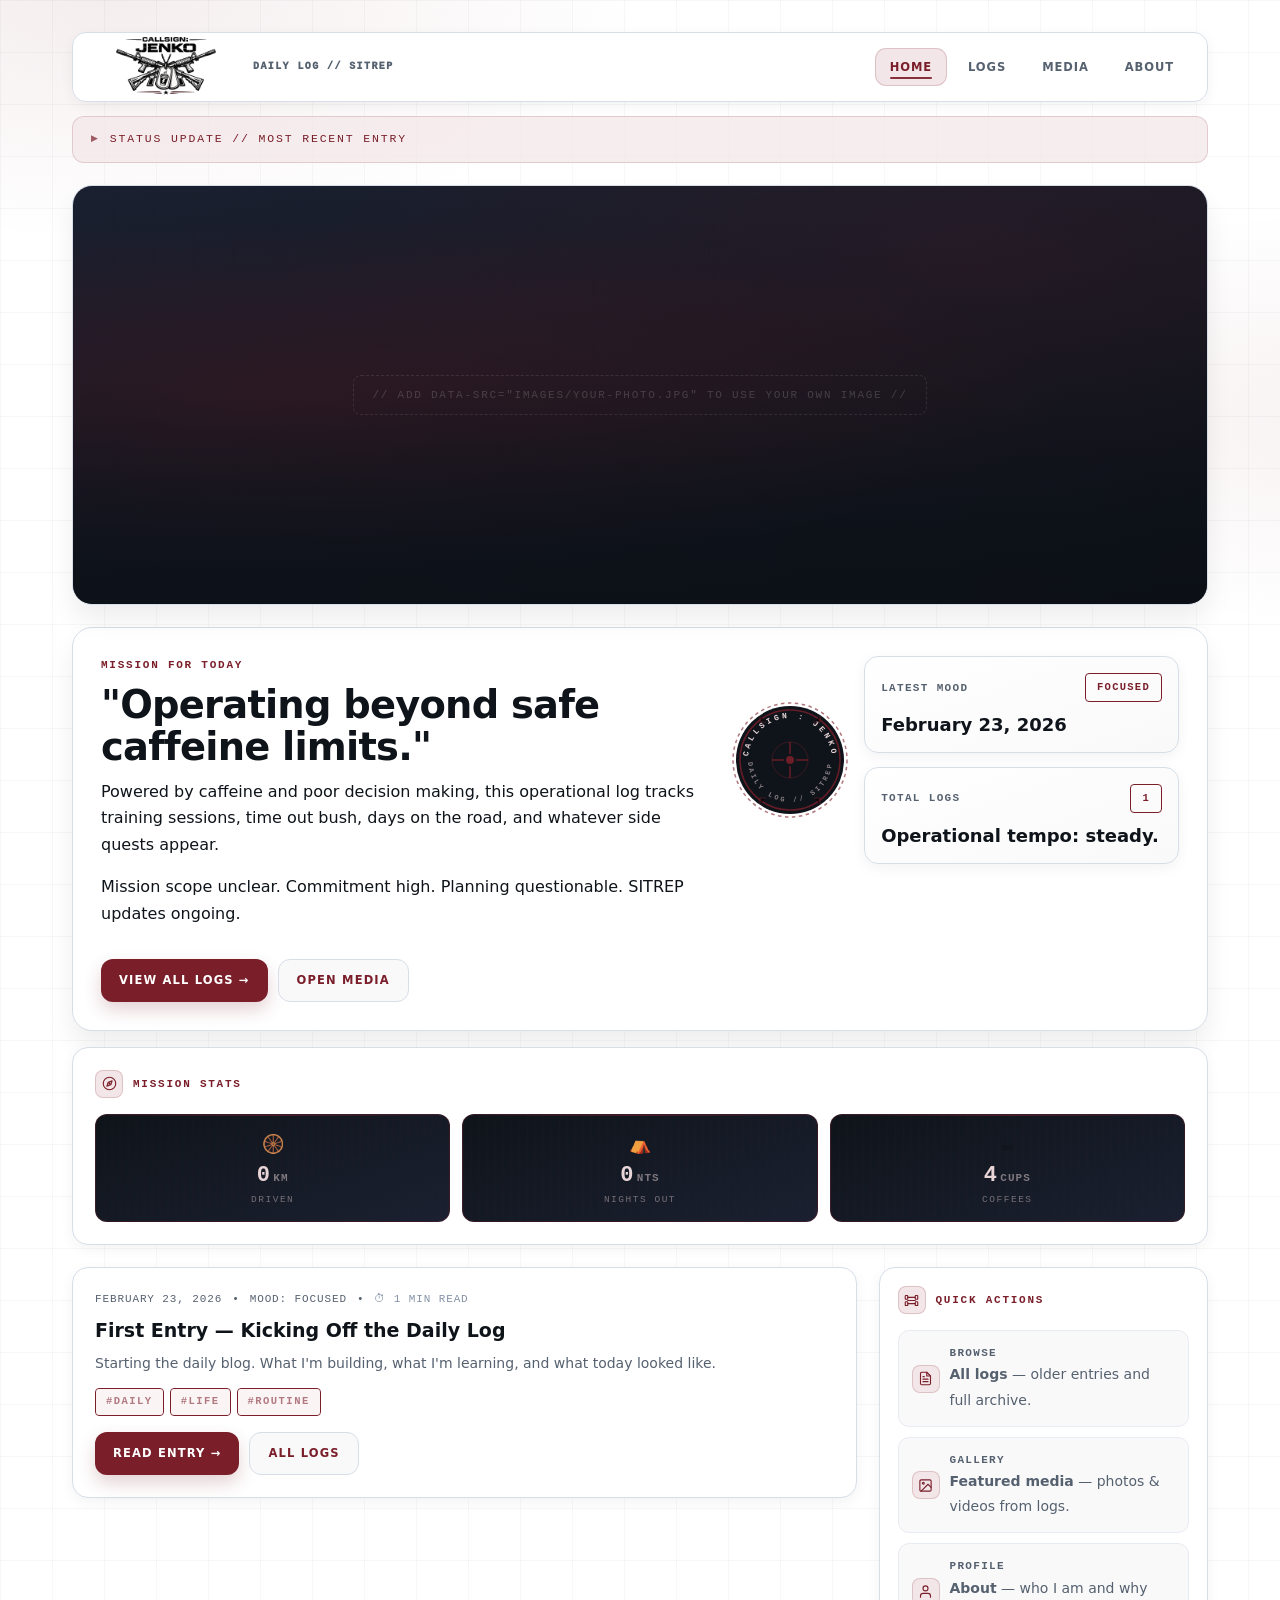
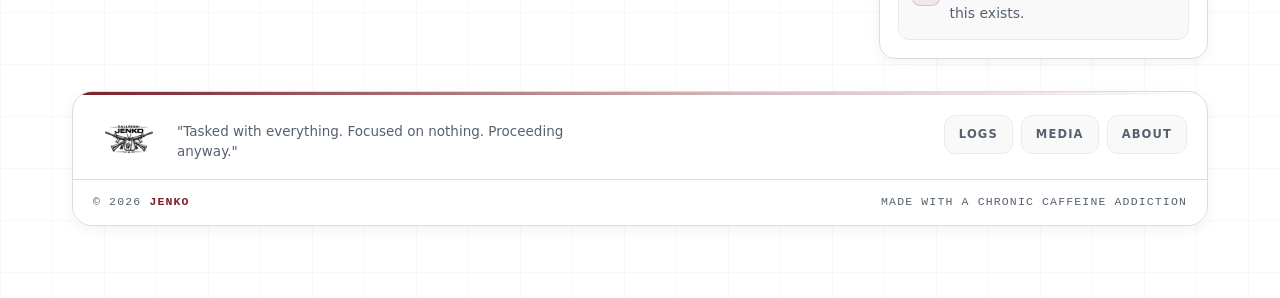
==== commit c442639d: "4x4 Changes" ====
--- a/index.html
+++ b/index.html
@@ -11,7 +11,7 @@
   <div class="pageWrap">
     <div class="container">
 
-      <!-- ===== NAV ===== -->
+      <!-- NAV -->
       <header class="header">
         <nav class="nav">
           <a class="brand" href="index.html">
@@ -30,7 +30,7 @@
             <span></span><span></span><span></span>
           </button>
         </nav>
-        <div class="mobileMenu" id="mobileMenu" role="navigation" aria-label="Mobile navigation">
+        <div class="mobileMenu" id="mobileMenu" role="navigation">
           <a data-nav href="index.html">Home</a>
           <a data-nav href="blog.html">Logs</a>
           <a data-nav href="media.html">Media</a>
@@ -40,21 +40,17 @@
 
       <div class="topStrip">STATUS UPDATE // MOST RECENT ENTRY</div>
 
-      <!-- ===== HERO BANNER =====
-           To use your own photo: set data-src="images/your-photo.jpg"
-           Leave data-src="" to show the dark placeholder. -->
+      <!-- HERO BANNER — set data-src="images/your-photo.jpg" to use your own image -->
       <div class="heroBanner" id="heroBanner" data-src=""></div>
 
-      <!-- ===== HERO PANEL ===== -->
+      <!-- HERO PANEL -->
       <section class="panel panelPad">
         <div class="heroGrid">
           <div>
             <div class="h3">Mission for today</div>
             <h1 class="h1" style="margin-top:10px">"Operating beyond safe caffeine limits."</h1>
-            <p style="margin-top:12px">
-              Powered by caffeine and poor decision making, this operational log tracks training sessions,
-              time out bush, days on the road, and whatever side quests appear along the way.
-            </p>
+            <p style="margin-top:12px">Powered by caffeine and poor decision making, this operational log
+            tracks training sessions, time out bush, days on the road, and whatever side quests appear.</p>
             <p>Mission scope unclear. Commitment high. Planning questionable. SITREP updates ongoing.</p>
             <div style="display:flex; gap:10px; flex-wrap:wrap;">
               <a class="button" href="blog.html">View all logs →</a>
@@ -62,47 +58,121 @@
             </div>
           </div>
 
-          <div class="stats">
-            <div class="statCard">
-              <div class="statTop">
-                <div class="kicker">Latest mood</div>
-                <div class="pill" id="latestMood">—</div>
-              </div>
-              <div class="statValue" id="latestDate">—</div>
-            </div>
-            <div class="statCard">
-              <div class="statTop">
-                <div class="kicker">Total logs</div>
-                <div class="pill" id="postCount">0</div>
-              </div>
-              <div class="statValue">Operational tempo: steady.</div>
+          <div style="display:flex; flex-direction:column; gap:14px;">
+            <div style="display:flex; align-items:center; gap:14px;">
+              <!-- Mission patch injected by JS -->
+              <div class="missionPatch" data-mission-patch></div>
+              <div class="stats" style="flex:1">
+                <div class="statCard">
+                  <div class="statTop">
+                    <div class="kicker">Latest mood</div>
+                    <div class="pill" id="latestMood">—</div>
+                  </div>
+                  <div class="statValue" id="latestDate">—</div>
+                </div>
+                <div class="statCard">
+                  <div class="statTop">
+                    <div class="kicker">Total logs</div>
+                    <div class="pill" id="postCount">0</div>
+                  </div>
+                  <div class="statValue">Operational tempo: steady.</div>
+                </div>
+              </div>
             </div>
           </div>
         </div>
       </section>
 
-      <!-- ===== MAIN GRID ===== -->
+      <!-- ODOMETER -->
+      <div class="card" style="margin-top:16px">
+        <div class="sectionHead">
+          <span class="fieldIcon">
+            <svg viewBox="0 0 24 24" fill="none" stroke="currentColor" stroke-width="1.8"
+                 stroke-linecap="round" stroke-linejoin="round" width="15" height="15">
+              <circle cx="12" cy="12" r="10"/>
+              <path d="m16.24 7.76-2.12 6.36-6.36 2.12 2.12-6.36z"/>
+              <circle cx="12" cy="12" r="1"/>
+            </svg>
+          </span>
+          <div class="h3">Mission stats</div>
+        </div>
+        <div class="odometerGrid" id="odometerGrid"></div>
+      </div>
+
+      <!-- MAIN GRID -->
       <div class="homeGrid">
         <div id="latest"></div>
 
         <aside class="sideCard">
-          <div class="h3">Quick actions</div>
-          <div class="sideItem" style="margin-top:12px">
-            <div class="kicker">Browse</div>
-            <div class="small"><a href="blog.html"><b>All logs</b></a> — older entries and full archive.</div>
-          </div>
-          <div class="sideItem">
-            <div class="kicker">Gallery</div>
-            <div class="small"><a href="media.html"><b>Featured media</b></a> — photos &amp; videos used in logs.</div>
-          </div>
-          <div class="sideItem">
-            <div class="kicker">Profile</div>
-            <div class="small"><a href="about.html"><b>About</b></a> — who I am and why this exists.</div>
+          <div class="sectionHead">
+            <span class="fieldIcon">
+              <svg viewBox="0 0 24 24" fill="none" stroke="currentColor" stroke-width="1.8"
+                   stroke-linecap="round" stroke-linejoin="round" width="15" height="15">
+                <rect x="2" y="4" width="4" height="6" rx="1"/>
+                <rect x="2" y="14" width="4" height="6" rx="1"/>
+                <rect x="18" y="4" width="4" height="6" rx="1"/>
+                <rect x="18" y="14" width="4" height="6" rx="1"/>
+                <path d="M6 7h12M6 17h12M6 12h12"/>
+              </svg>
+            </span>
+            <div class="h3">Quick actions</div>
+          </div>
+
+          <div class="sideItem" data-href="blog.html" style="margin-top:4px">
+            <div style="display:flex; align-items:center; gap:10px;">
+              <span class="fieldIcon">
+                <svg viewBox="0 0 24 24" fill="none" stroke="currentColor" stroke-width="1.8"
+                     stroke-linecap="round" stroke-linejoin="round" width="15" height="15">
+                  <path d="M14 2H6a2 2 0 0 0-2 2v16a2 2 0 0 0 2 2h12a2 2 0 0 0 2-2V8z"/>
+                  <polyline points="14 2 14 8 20 8"/>
+                  <line x1="16" y1="13" x2="8" y2="13"/>
+                  <line x1="16" y1="17" x2="8" y2="17"/>
+                  <line x1="10" y1="9"  x2="8" y2="9"/>
+                </svg>
+              </span>
+              <div>
+                <div class="kicker">Browse</div>
+                <div class="small"><a href="blog.html"><b>All logs</b></a> — older entries and full archive.</div>
+              </div>
+            </div>
+          </div>
+
+          <div class="sideItem" data-href="media.html">
+            <div style="display:flex; align-items:center; gap:10px;">
+              <span class="fieldIcon">
+                <svg viewBox="0 0 24 24" fill="none" stroke="currentColor" stroke-width="1.8"
+                     stroke-linecap="round" stroke-linejoin="round" width="15" height="15">
+                  <rect x="3" y="3" width="18" height="18" rx="2"/>
+                  <circle cx="8.5" cy="8.5" r="1.5"/>
+                  <polyline points="21 15 16 10 5 21"/>
+                </svg>
+              </span>
+              <div>
+                <div class="kicker">Gallery</div>
+                <div class="small"><a href="media.html"><b>Featured media</b></a> — photos &amp; videos from logs.</div>
+              </div>
+            </div>
+          </div>
+
+          <div class="sideItem" data-href="about.html">
+            <div style="display:flex; align-items:center; gap:10px;">
+              <span class="fieldIcon">
+                <svg viewBox="0 0 24 24" fill="none" stroke="currentColor" stroke-width="1.8"
+                     stroke-linecap="round" stroke-linejoin="round" width="15" height="15">
+                  <path d="M20 21v-2a4 4 0 0 0-4-4H8a4 4 0 0 0-4 4v2"/>
+                  <circle cx="12" cy="7" r="4"/>
+                </svg>
+              </span>
+              <div>
+                <div class="kicker">Profile</div>
+                <div class="small"><a href="about.html"><b>About</b></a> — who I am and why this exists.</div>
+              </div>
+            </div>
           </div>
         </aside>
       </div>
 
-      <!-- ===== FOOTER ===== -->
+      <!-- FOOTER -->
       <footer class="siteFooter">
         <div class="footerTop">
           <div class="footerBrand">
@@ -127,7 +197,6 @@
   </div>
 
   <button class="scrollTop" id="scrollTopBtn" aria-label="Back to top">↑</button>
-
   <script src="js/posts.js"></script>
   <script src="js/app.js"></script>
 </body>
--- a/styles.css
+++ b/styles.css
@@ -980,4 +980,259 @@
 @media (max-width: 480px) {
   .heroBanner    { height: 200px; }
   .media-grid    { grid-template-columns: 1fr; }
+}
+
+/* =============================================================
+   4X4 / CAMPING VIBES — ADDITIONS
+   ============================================================= */
+
+/* === TYRE TREAD DIVIDER ===================================== */
+hr.sep {
+  border: 0;
+  margin: 22px 0;
+  height: 12px;
+  background-image: repeating-linear-gradient(
+    90deg,
+    var(--brand) 0px,
+    var(--brand) 6px,
+    transparent 6px,
+    transparent 10px,
+    var(--brand) 10px,
+    var(--brand) 12px,
+    transparent 12px,
+    transparent 18px
+  );
+  opacity: .18;
+  border-radius: 2px;
+}
+
+/* === STAMPED / STENCIL TAGS ================================= */
+.tag {
+  font-family: var(--mono) !important;
+  letter-spacing: .14em !important;
+  text-transform: uppercase !important;
+  border: 1.5px solid currentColor !important;
+  background: transparent !important;
+  color: var(--brand) !important;
+  padding: 4px 10px !important;
+  border-radius: 4px !important;
+  font-size: 10.5px !important;
+  font-weight: 800 !important;
+  position: relative;
+  overflow: hidden;
+}
+
+.tag::before {
+  content: "";
+  position: absolute;
+  inset: 0;
+  background: var(--brandSoft);
+  opacity: .45;
+}
+
+.tag:hover {
+  background: var(--brand) !important;
+  color: #fff !important;
+  border-color: var(--brand) !important;
+}
+
+.tag:hover::before { opacity: 0; }
+
+/* Stamped pill (mood, counts) */
+.pill {
+  font-family: var(--mono) !important;
+  letter-spacing: .12em !important;
+  border: 1.5px solid var(--brand) !important;
+  background: transparent !important;
+  color: var(--brand) !important;
+  border-radius: 4px !important;
+  font-size: 10.5px !important;
+  font-weight: 800 !important;
+}
+
+/* === FIELD ICONS — decorative SVG accents =================== */
+.fieldIcon {
+  display: inline-flex;
+  align-items: center;
+  justify-content: center;
+  width: 28px;
+  height: 28px;
+  border-radius: 8px;
+  background: var(--brandSoft);
+  border: 1px solid rgba(122,31,42,.18);
+  flex-shrink: 0;
+  color: var(--brand);
+}
+
+.fieldIcon svg {
+  width: 15px;
+  height: 15px;
+  stroke: currentColor;
+  fill: none;
+  stroke-width: 1.8;
+  stroke-linecap: round;
+  stroke-linejoin: round;
+}
+
+/* === SECTION HEADING WITH ICON ============================== */
+.sectionHead {
+  display: flex;
+  align-items: center;
+  gap: 10px;
+  margin-bottom: 16px;
+}
+
+/* === MISSION PATCH ========================================== */
+.missionPatch {
+  position: relative;
+  width: 120px;
+  height: 120px;
+  flex-shrink: 0;
+}
+
+.missionPatch svg {
+  width: 100%;
+  height: 100%;
+  overflow: visible;
+}
+
+/* === ODOMETER STATS ========================================= */
+.odometerGrid {
+  display: grid;
+  grid-template-columns: repeat(3, 1fr);
+  gap: 12px;
+  margin-top: 16px;
+}
+
+.odometerCard {
+  background: linear-gradient(160deg, #0f141a, #1a2030);
+  border: 1px solid rgba(122,31,42,.35);
+  border-radius: 12px;
+  padding: 14px 12px;
+  text-align: center;
+  position: relative;
+  overflow: hidden;
+}
+
+.odometerCard::before {
+  content: "";
+  position: absolute;
+  inset: 0;
+  background: repeating-linear-gradient(
+    90deg,
+    rgba(122,31,42,.04) 0px,
+    rgba(122,31,42,.04) 1px,
+    transparent 1px,
+    transparent 8px
+  );
+}
+
+.odometerCard::after {
+  content: "";
+  position: absolute;
+  top: 0; left: 0; right: 0;
+  height: 1px;
+  background: linear-gradient(90deg, transparent, rgba(122,31,42,.6), transparent);
+}
+
+.odometerIcon {
+  font-size: 18px;
+  margin-bottom: 6px;
+  position: relative;
+  z-index: 1;
+}
+
+.odometerValue {
+  font-family: var(--mono);
+  font-size: 22px;
+  font-weight: 800;
+  color: #e8d5d7;
+  letter-spacing: .06em;
+  position: relative;
+  z-index: 1;
+  line-height: 1;
+}
+
+.odometerValue span {
+  font-size: 11px;
+  color: rgba(232,213,215,.5);
+  letter-spacing: .10em;
+  text-transform: uppercase;
+  margin-left: 2px;
+}
+
+.odometerLabel {
+  font-family: var(--mono);
+  font-size: 9.5px;
+  color: rgba(232,213,215,.45);
+  letter-spacing: .16em;
+  text-transform: uppercase;
+  margin-top: 5px;
+  position: relative;
+  z-index: 1;
+}
+
+/* Counting animation */
+.odometerValue.counting {
+  color: #c0392b;
+}
+
+@keyframes odometerTick {
+  0%   { transform: translateY(4px); opacity: 0; }
+  100% { transform: translateY(0);   opacity: 1; }
+}
+
+.odometerValue.tick {
+  animation: odometerTick .12s ease;
+}
+
+/* === CLICKABLE CARDS ======================================== */
+.card-link {
+  display: block;
+  cursor: pointer;
+  text-decoration: none !important;
+  color: inherit !important;
+}
+
+.post-item.clickable {
+  cursor: pointer;
+  position: relative;
+}
+
+.post-item.clickable::after {
+  content: "OPEN →";
+  position: absolute;
+  top: 16px;
+  right: 16px;
+  font-family: var(--mono);
+  font-size: 9.5px;
+  letter-spacing: .14em;
+  color: var(--muted2);
+  opacity: 0;
+  transform: translateX(-4px);
+  transition: opacity var(--trans), transform var(--trans);
+}
+
+.post-item.clickable:hover::after {
+  opacity: 1;
+  transform: translateX(0);
+}
+
+.media-tile.clickable {
+  cursor: pointer;
+}
+
+.sideItem.clickable {
+  cursor: pointer;
+}
+
+@media (max-width: 720px) {
+  .odometerGrid { grid-template-columns: repeat(3, 1fr); gap: 8px; }
+  .odometerValue { font-size: 17px; }
+  .missionPatch { width: 90px; height: 90px; }
+}
+
+@media (max-width: 480px) {
+  .odometerGrid { grid-template-columns: repeat(3, 1fr); }
+  .odometerValue { font-size: 15px; }
 }
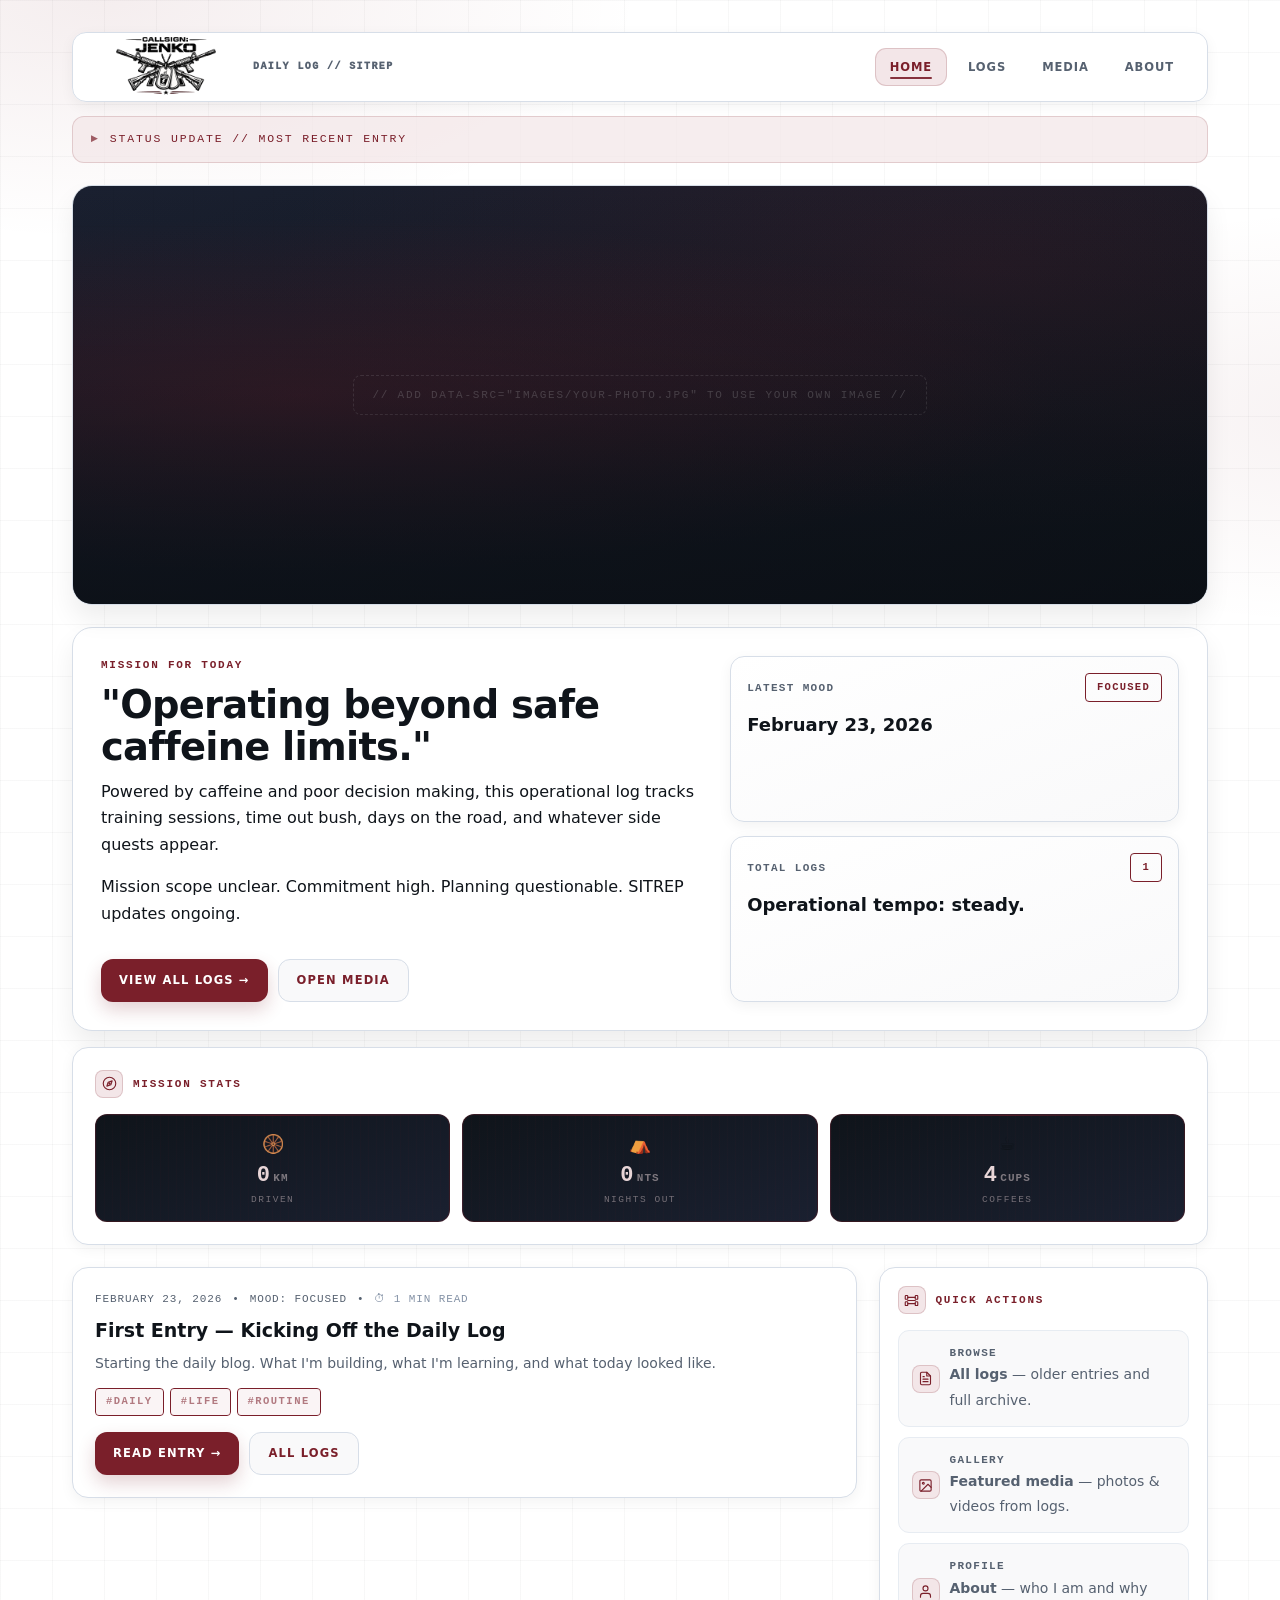
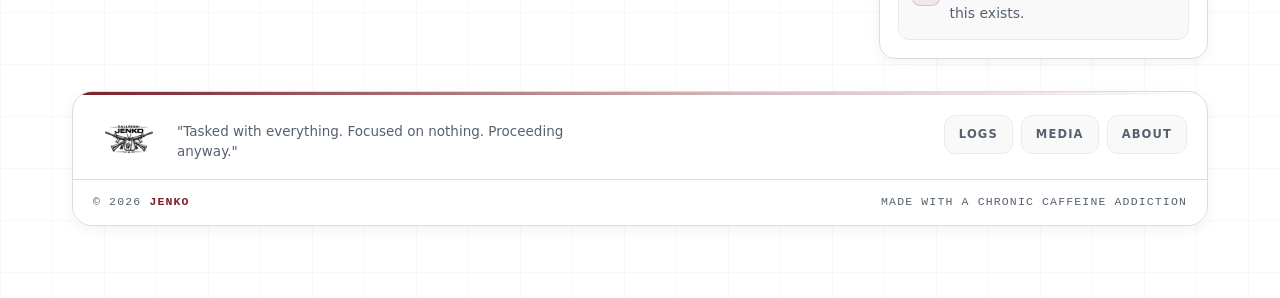
==== commit c626d878: "Fixes with some reversion" ====
--- a/index.html
+++ b/index.html
@@ -58,26 +58,20 @@
             </div>
           </div>
 
-          <div style="display:flex; flex-direction:column; gap:14px;">
-            <div style="display:flex; align-items:center; gap:14px;">
-              <!-- Mission patch injected by JS -->
-              <div class="missionPatch" data-mission-patch></div>
-              <div class="stats" style="flex:1">
-                <div class="statCard">
-                  <div class="statTop">
-                    <div class="kicker">Latest mood</div>
-                    <div class="pill" id="latestMood">—</div>
-                  </div>
-                  <div class="statValue" id="latestDate">—</div>
-                </div>
-                <div class="statCard">
-                  <div class="statTop">
-                    <div class="kicker">Total logs</div>
-                    <div class="pill" id="postCount">0</div>
-                  </div>
-                  <div class="statValue">Operational tempo: steady.</div>
-                </div>
+          <div class="stats">
+            <div class="statCard">
+              <div class="statTop">
+                <div class="kicker">Latest mood</div>
+                <div class="pill" id="latestMood">—</div>
               </div>
+              <div class="statValue" id="latestDate">—</div>
+            </div>
+            <div class="statCard">
+              <div class="statTop">
+                <div class="kicker">Total logs</div>
+                <div class="pill" id="postCount">0</div>
+              </div>
+              <div class="statValue">Operational tempo: steady.</div>
             </div>
           </div>
         </div>
--- a/styles.css
+++ b/styles.css
@@ -986,24 +986,11 @@
    4X4 / CAMPING VIBES — ADDITIONS
    ============================================================= */
 
-/* === TYRE TREAD DIVIDER ===================================== */
+/* === DIVIDER ================================================ */
 hr.sep {
   border: 0;
-  margin: 22px 0;
-  height: 12px;
-  background-image: repeating-linear-gradient(
-    90deg,
-    var(--brand) 0px,
-    var(--brand) 6px,
-    transparent 6px,
-    transparent 10px,
-    var(--brand) 10px,
-    var(--brand) 12px,
-    transparent 12px,
-    transparent 18px
-  );
-  opacity: .18;
-  border-radius: 2px;
+  border-top: 1px dashed var(--line2);
+  margin: 20px 0;
 }
 
 /* === STAMPED / STENCIL TAGS ================================= */
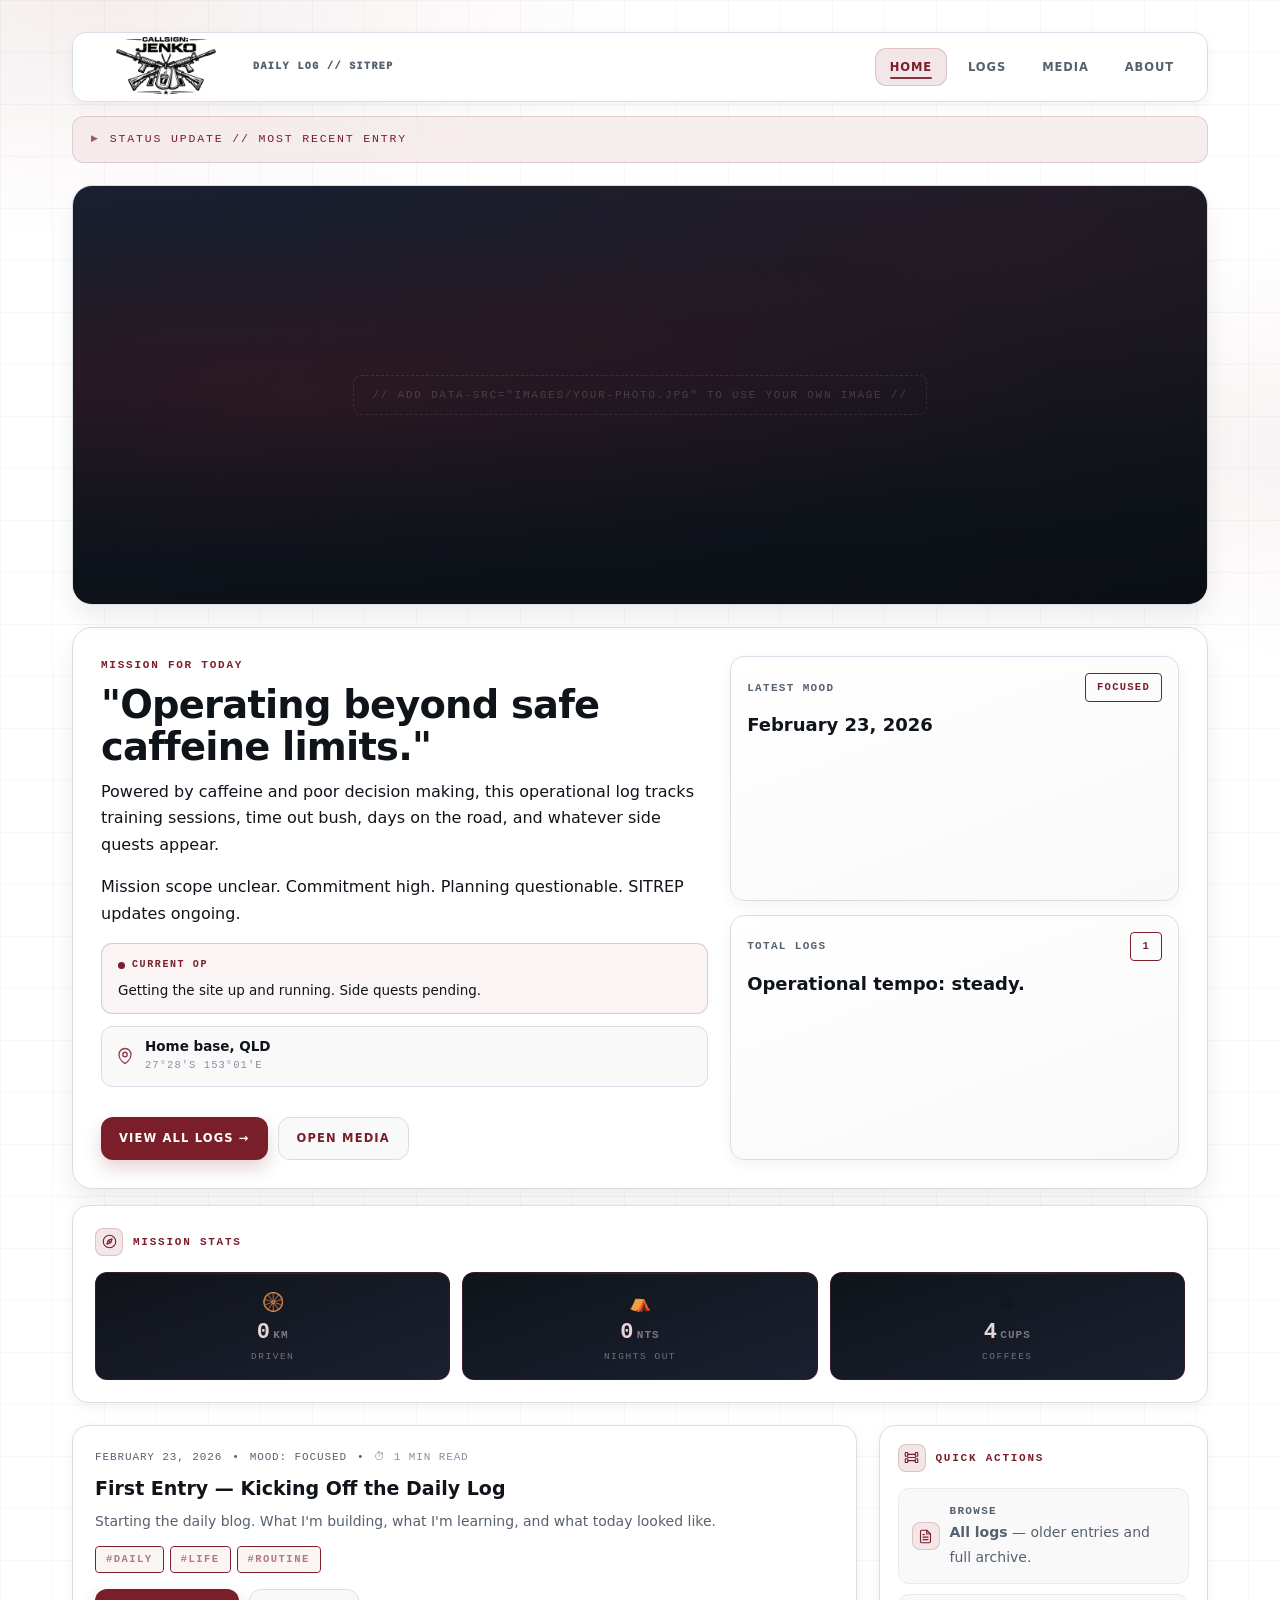
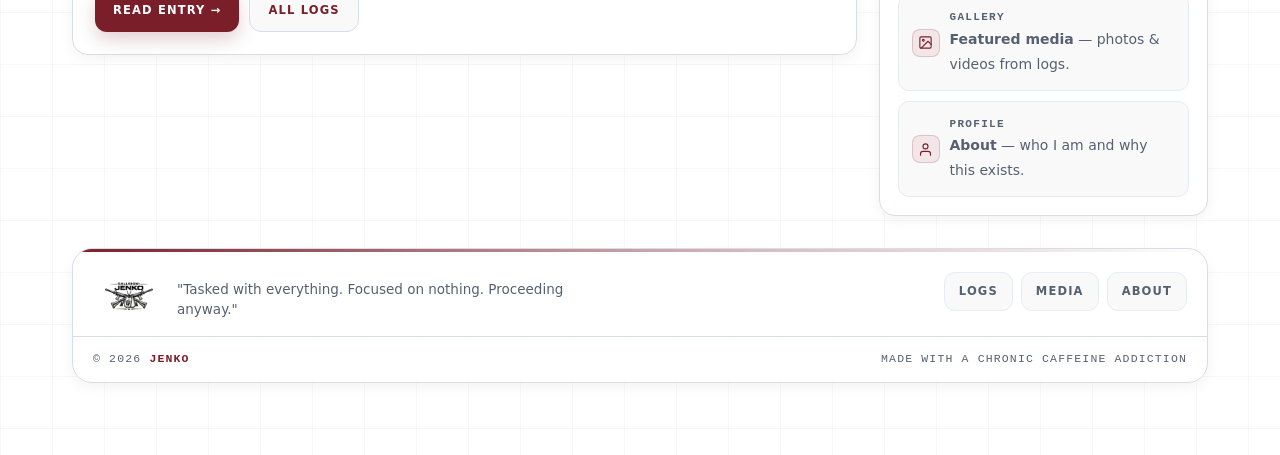
==== commit 252c1091: "Home Page Additions" ====
--- a/index.html
+++ b/index.html
@@ -52,6 +52,31 @@
             <p style="margin-top:12px">Powered by caffeine and poor decision making, this operational log
             tracks training sessions, time out bush, days on the road, and whatever side quests appear.</p>
             <p>Mission scope unclear. Commitment high. Planning questionable. SITREP updates ongoing.</p>
+
+            <!-- CURRENT OP — edit the text below to update -->
+            <div class="currentOp">
+              <div class="currentOpLabel">
+                <span class="opDot"></span>
+                Current op
+              </div>
+              <div class="currentOpText">
+                Getting the site up and running. Side quests pending.
+              </div>
+            </div>
+
+            <!-- LAST SEEN — edit place and coords below to update -->
+            <div class="lastSeen">
+              <svg class="lastSeenIcon" viewBox="0 0 24 24" fill="none" stroke="currentColor"
+                   stroke-width="1.8" stroke-linecap="round" stroke-linejoin="round">
+                <path d="M12 22s-8-4.5-8-11.8A8 8 0 0 1 12 2a8 8 0 0 1 8 8.2c0 7.3-8 11.8-8 11.8z"/>
+                <circle cx="12" cy="10" r="3"/>
+              </svg>
+              <div class="lastSeenBody">
+                <div class="lastSeenPlace">Home base, QLD</div>
+                <div class="lastSeenCoords">27°28′S 153°01′E</div>
+              </div>
+            </div>
+
             <div style="display:flex; gap:10px; flex-wrap:wrap;">
               <a class="button" href="blog.html">View all logs →</a>
               <a class="buttonGhost" href="media.html">Open media</a>
--- a/styles.css
+++ b/styles.css
@@ -1222,4 +1222,96 @@
 @media (max-width: 480px) {
   .odometerGrid { grid-template-columns: repeat(3, 1fr); }
   .odometerValue { font-size: 15px; }
+}
+
+/* =============================================================
+   CURRENT OP BLOCK
+   ============================================================= */
+.currentOp {
+  margin: 16px 0 12px;
+  padding: 13px 16px;
+  border-radius: 11px;
+  border: 1px solid rgba(122,31,42,.20);
+  background: rgba(243,230,232,.45);
+  display: flex;
+  flex-direction: column;
+  gap: 6px;
+}
+
+.currentOpLabel {
+  display: flex;
+  align-items: center;
+  gap: 7px;
+  font-family: var(--mono);
+  font-size: 10px;
+  letter-spacing: .16em;
+  text-transform: uppercase;
+  color: var(--brand);
+  font-weight: 700;
+}
+
+.opDot {
+  display: inline-block;
+  width: 7px;
+  height: 7px;
+  border-radius: 50%;
+  background: var(--brand);
+  box-shadow: 0 0 0 0 rgba(122,31,42,.4);
+  animation: opPulse 2s ease-in-out infinite;
+  flex-shrink: 0;
+}
+
+@keyframes opPulse {
+  0%   { box-shadow: 0 0 0 0   rgba(122,31,42,.45); }
+  60%  { box-shadow: 0 0 0 6px rgba(122,31,42,.0);  }
+  100% { box-shadow: 0 0 0 0   rgba(122,31,42,.0);  }
+}
+
+.currentOpText {
+  font-size: 13.5px;
+  color: var(--text);
+  line-height: 1.5;
+  font-weight: 500;
+}
+
+/* =============================================================
+   LAST SEEN LOCATION
+   ============================================================= */
+.lastSeen {
+  display: flex;
+  align-items: center;
+  gap: 11px;
+  margin-bottom: 14px;
+  padding: 11px 14px;
+  border-radius: 11px;
+  border: 1px solid var(--line2);
+  background: var(--paper2);
+}
+
+.lastSeenIcon {
+  width: 18px;
+  height: 18px;
+  flex-shrink: 0;
+  color: var(--brand);
+  opacity: .85;
+}
+
+.lastSeenBody {
+  display: flex;
+  flex-direction: column;
+  gap: 2px;
+}
+
+.lastSeenPlace {
+  font-size: 13.5px;
+  font-weight: 700;
+  color: var(--text);
+  line-height: 1.3;
+}
+
+.lastSeenCoords {
+  font-family: var(--mono);
+  font-size: 10.5px;
+  color: var(--muted2);
+  letter-spacing: .10em;
 }
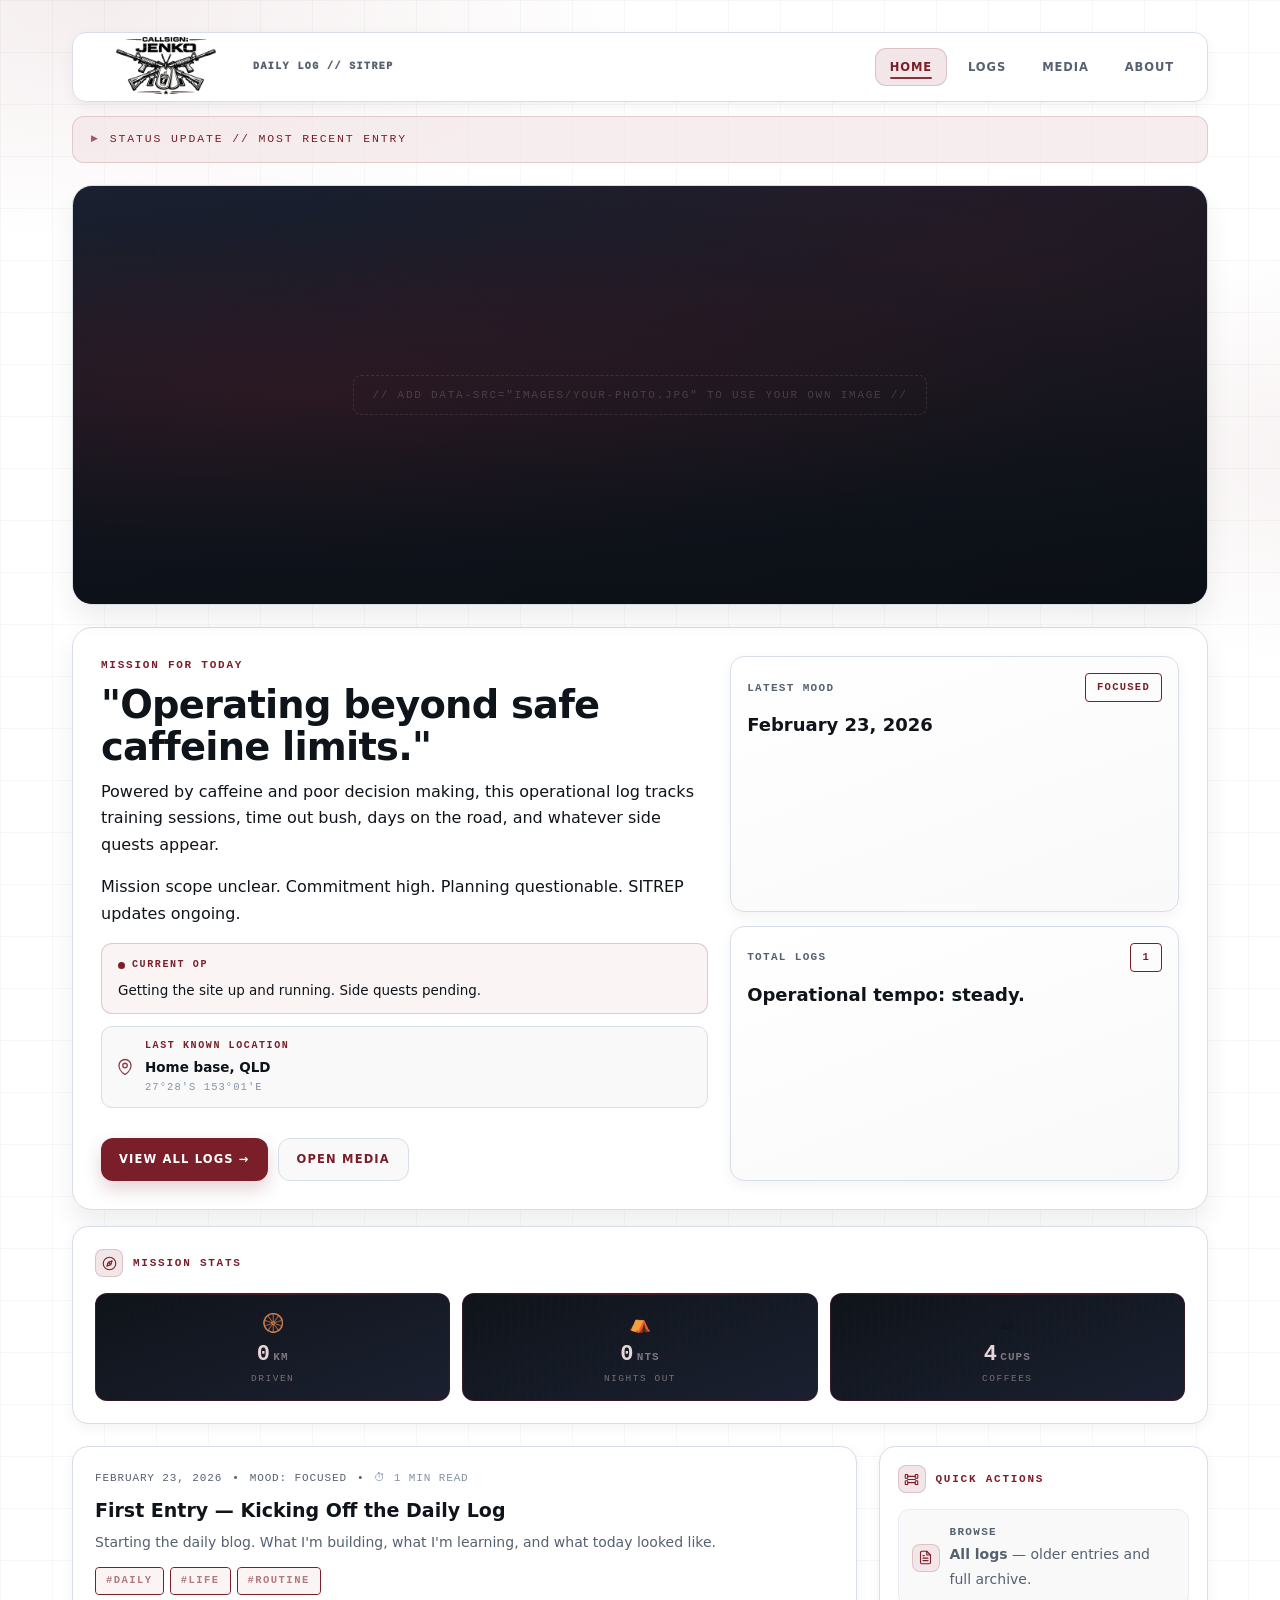
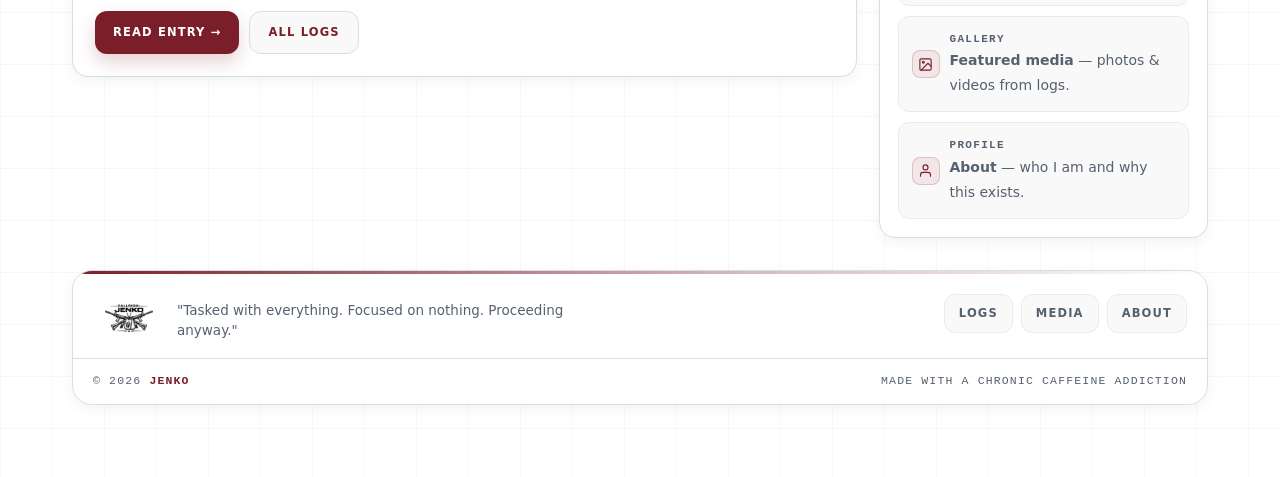
==== commit 99f9134e: "Small Homepage Fix For Last LOC" ====
--- a/index.html
+++ b/index.html
@@ -72,6 +72,7 @@
                 <circle cx="12" cy="10" r="3"/>
               </svg>
               <div class="lastSeenBody">
+                <div class="lastSeenLabel">Last known location</div>
                 <div class="lastSeenPlace">Home base, QLD</div>
                 <div class="lastSeenCoords">27°28′S 153°01′E</div>
               </div>
--- a/styles.css
+++ b/styles.css
@@ -1302,6 +1302,16 @@
   gap: 2px;
 }
 
+.lastSeenLabel {
+  font-family: var(--mono);
+  font-size: 10px;
+  letter-spacing: .16em;
+  text-transform: uppercase;
+  color: var(--brand);
+  font-weight: 700;
+  margin-bottom: 3px;
+}
+
 .lastSeenPlace {
   font-size: 13.5px;
   font-weight: 700;
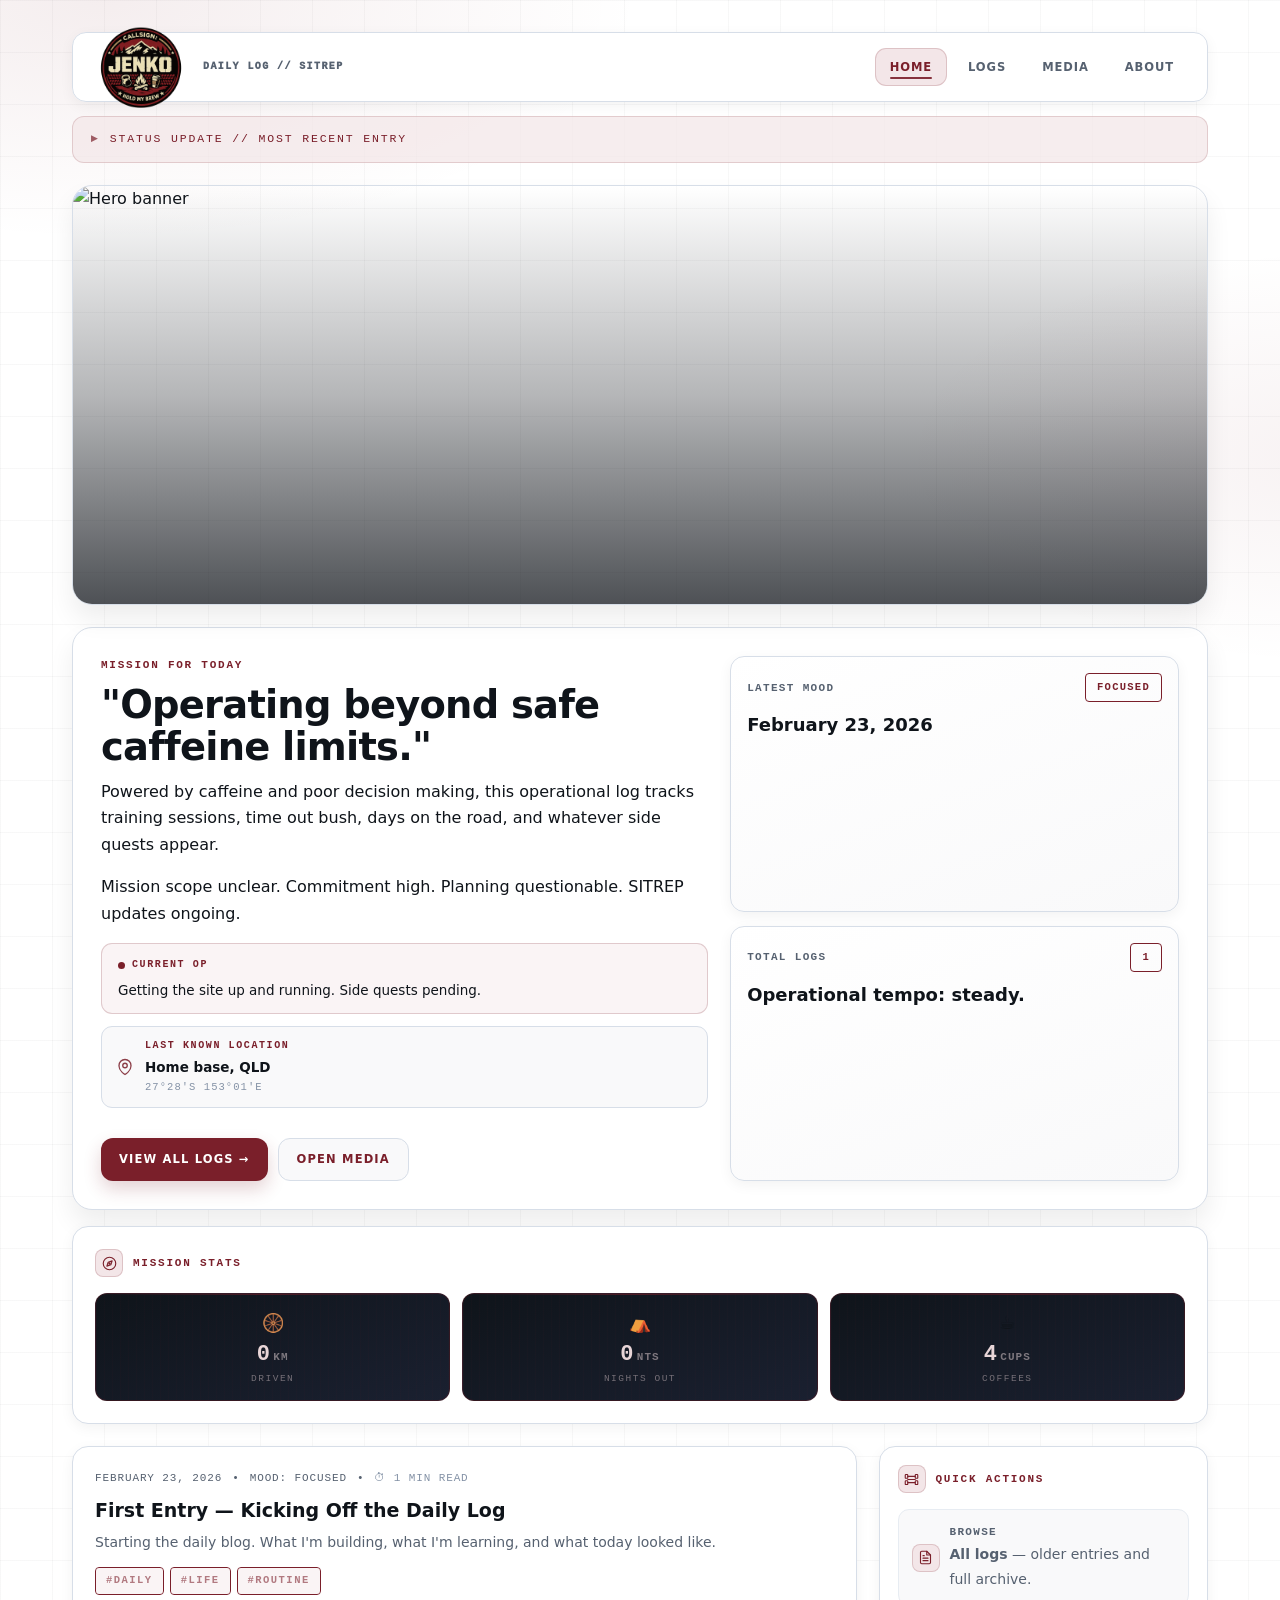
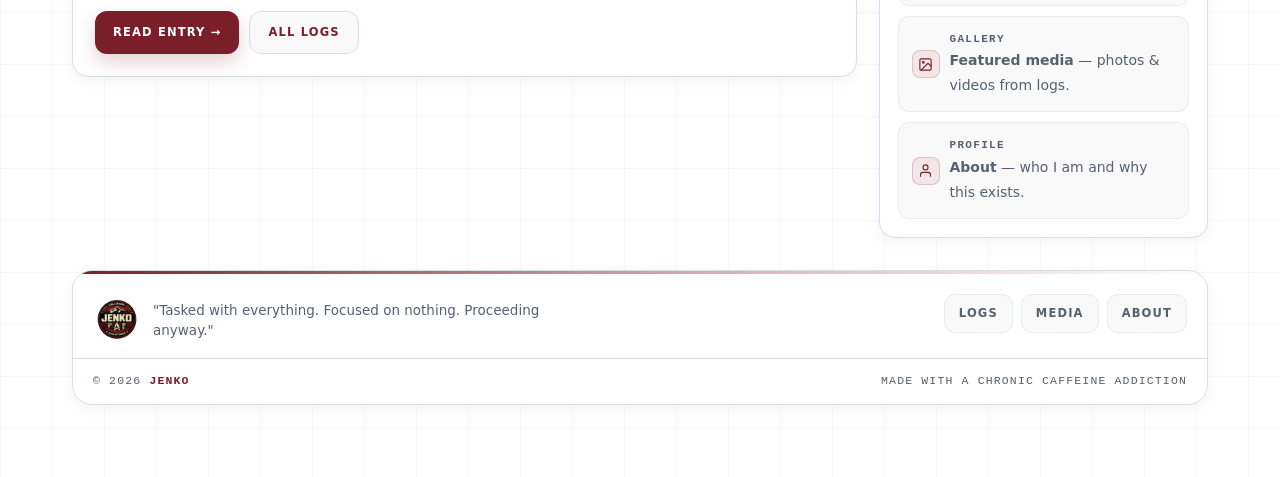
==== commit 116b80c7: "Banner Placeholder added" ====
--- a/index.html
+++ b/index.html
@@ -41,7 +41,7 @@
       <div class="topStrip">STATUS UPDATE // MOST RECENT ENTRY</div>
 
       <!-- HERO BANNER — set data-src="images/your-photo.jpg" to use your own image -->
-      <div class="heroBanner" id="heroBanner" data-src=""></div>
+      <div class="heroBanner" id="heroBanner" data-src="images/banner.jpg"></div>
 
       <!-- HERO PANEL -->
       <section class="panel panelPad">
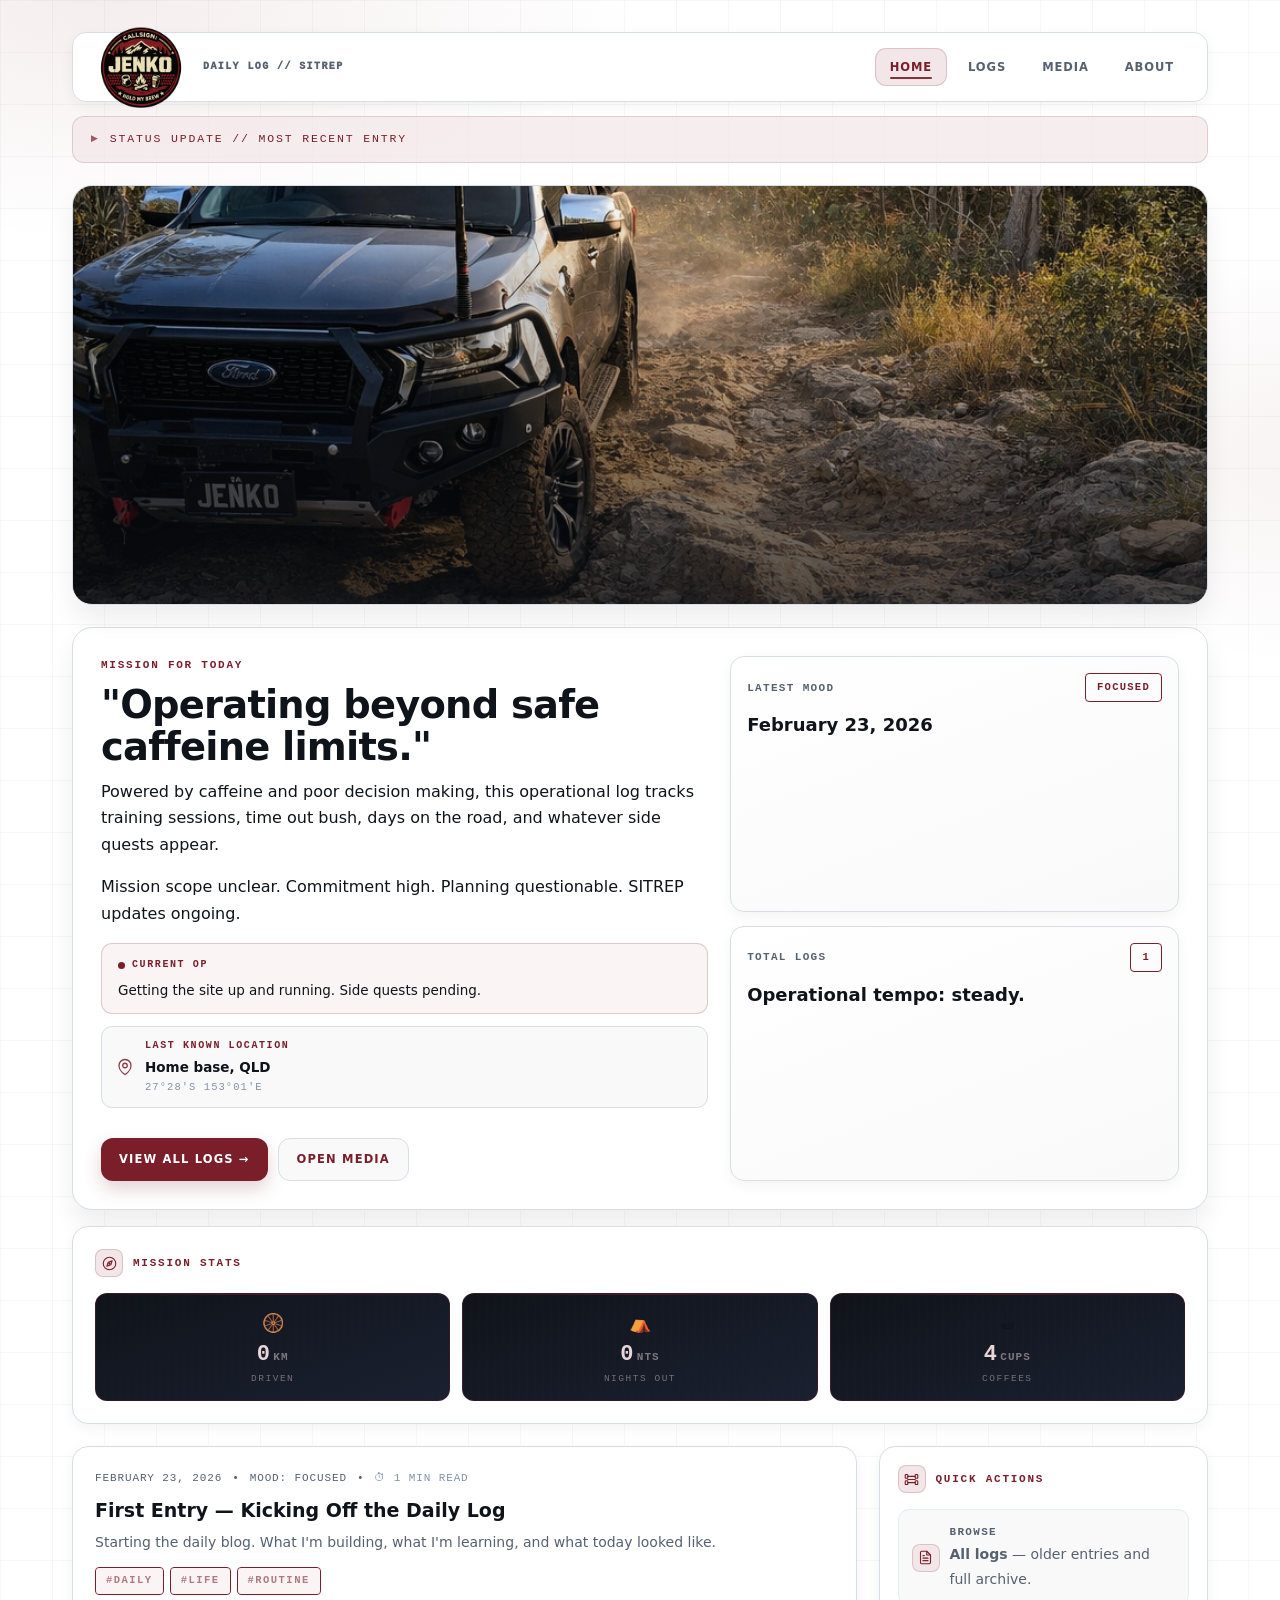
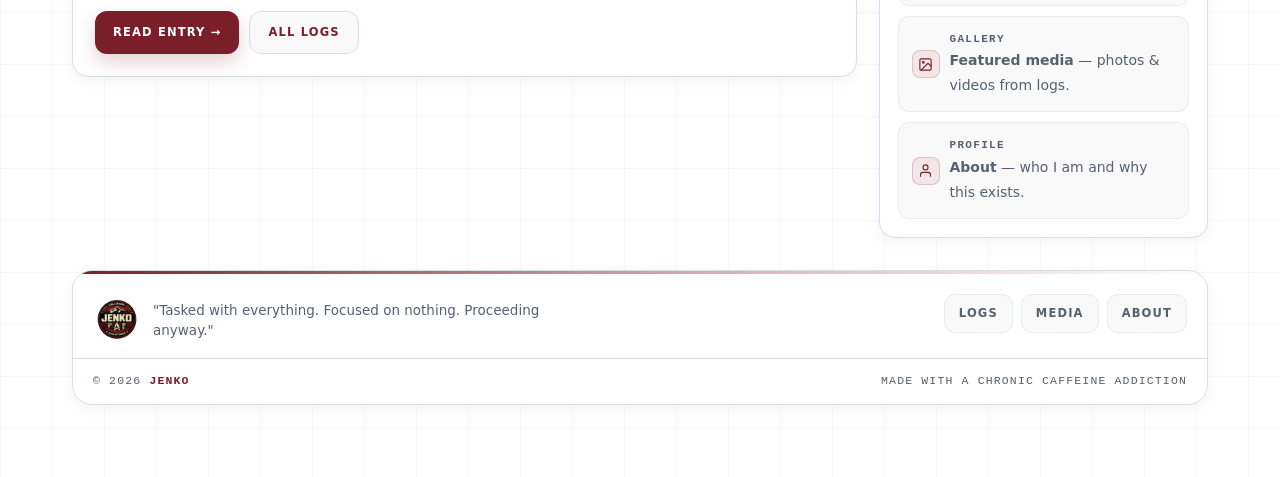
==== commit c9c876fc: "Banner Fix" ====
--- a/index.html
+++ b/index.html
@@ -41,7 +41,7 @@
       <div class="topStrip">STATUS UPDATE // MOST RECENT ENTRY</div>
 
       <!-- HERO BANNER — set data-src="images/your-photo.jpg" to use your own image -->
-      <div class="heroBanner" id="heroBanner" data-src="images/banner.jpg"></div>
+      <div class="heroBanner" id="heroBanner" data-src="images/banner.png"></div>
 
       <!-- HERO PANEL -->
       <section class="panel panelPad">
